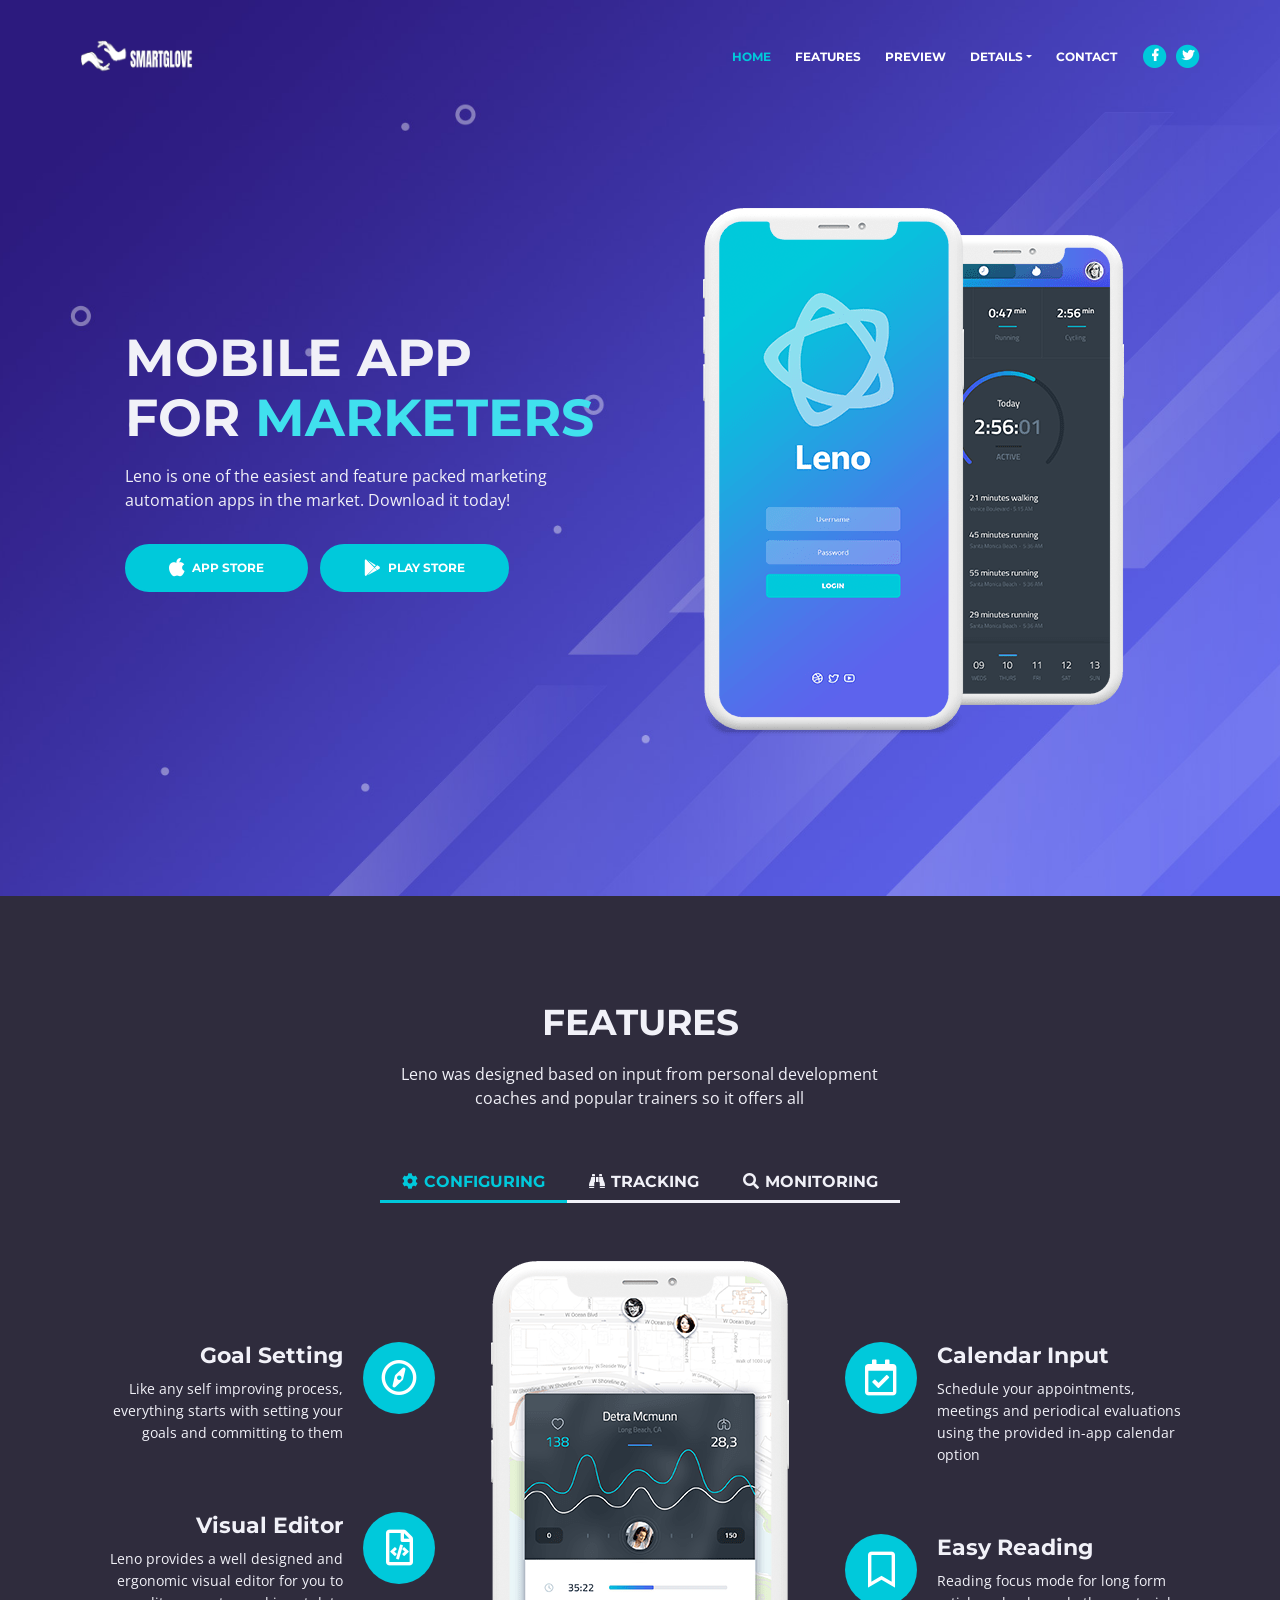
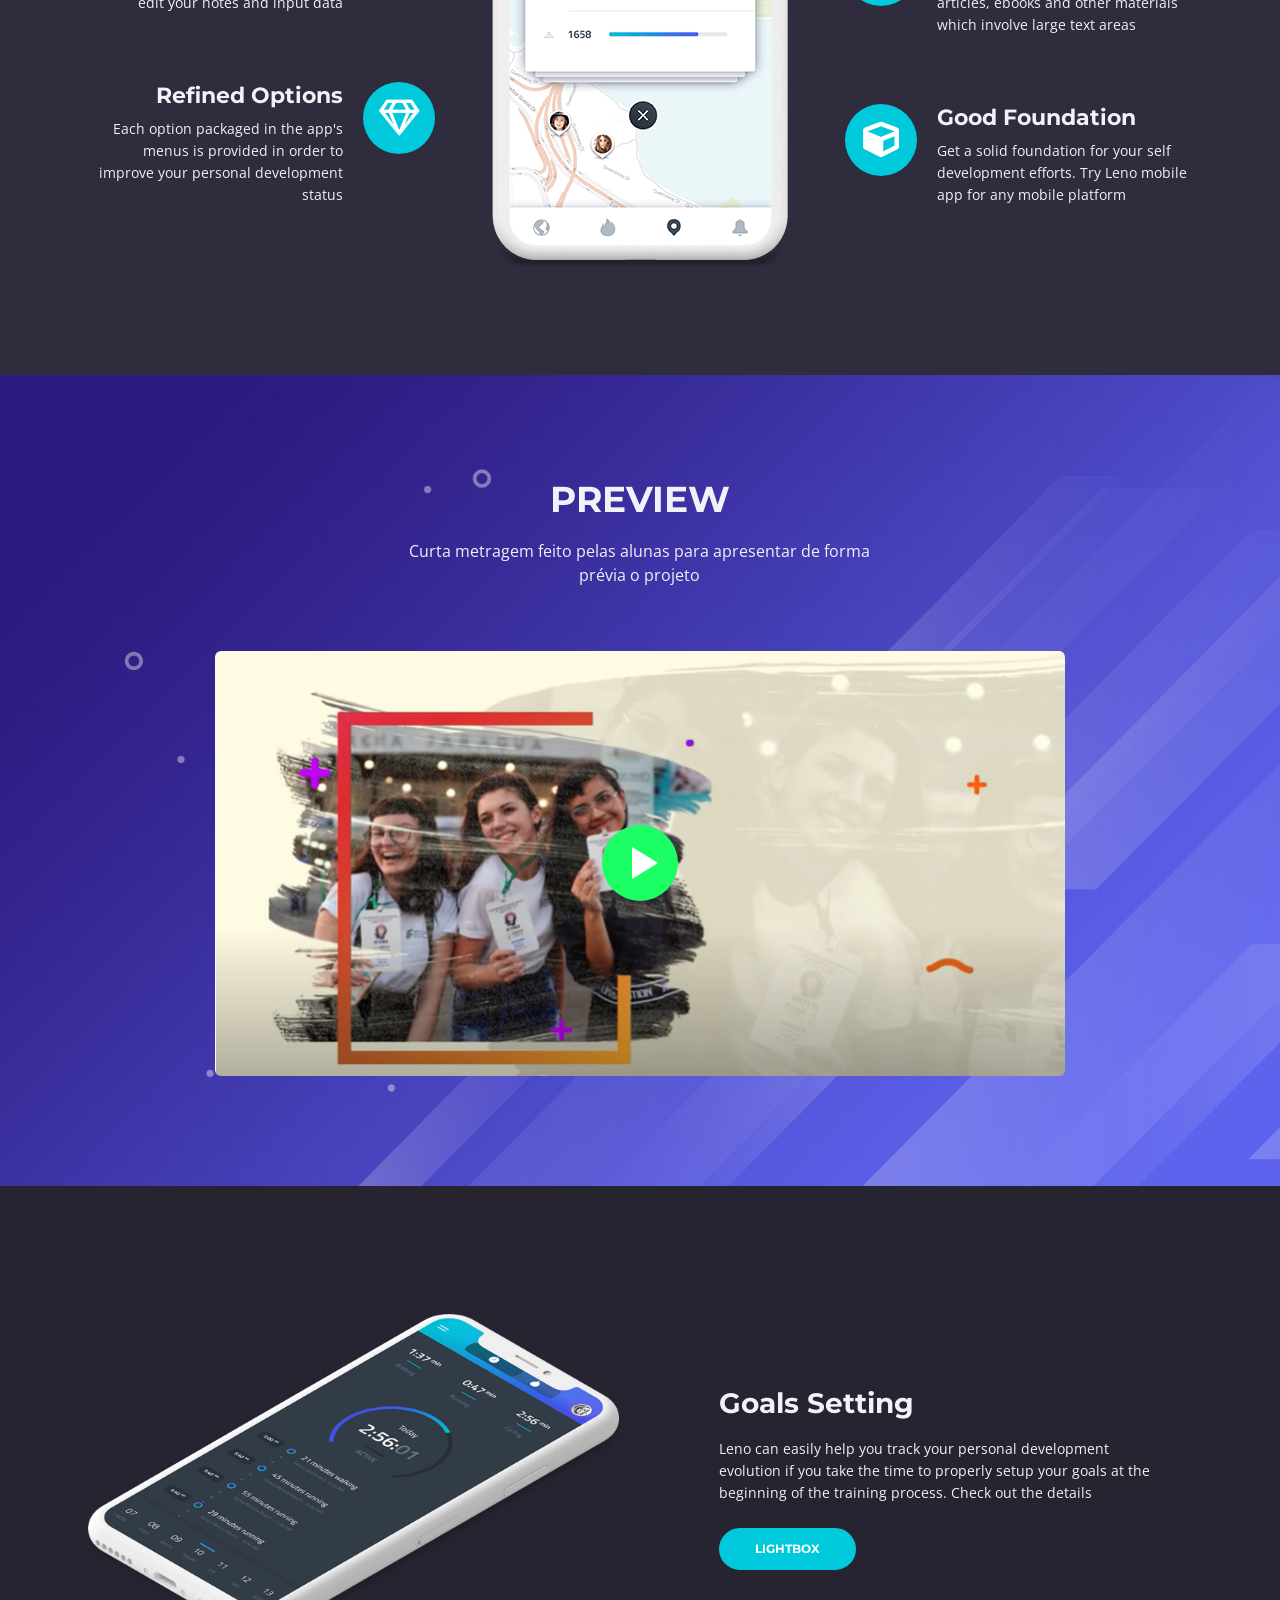
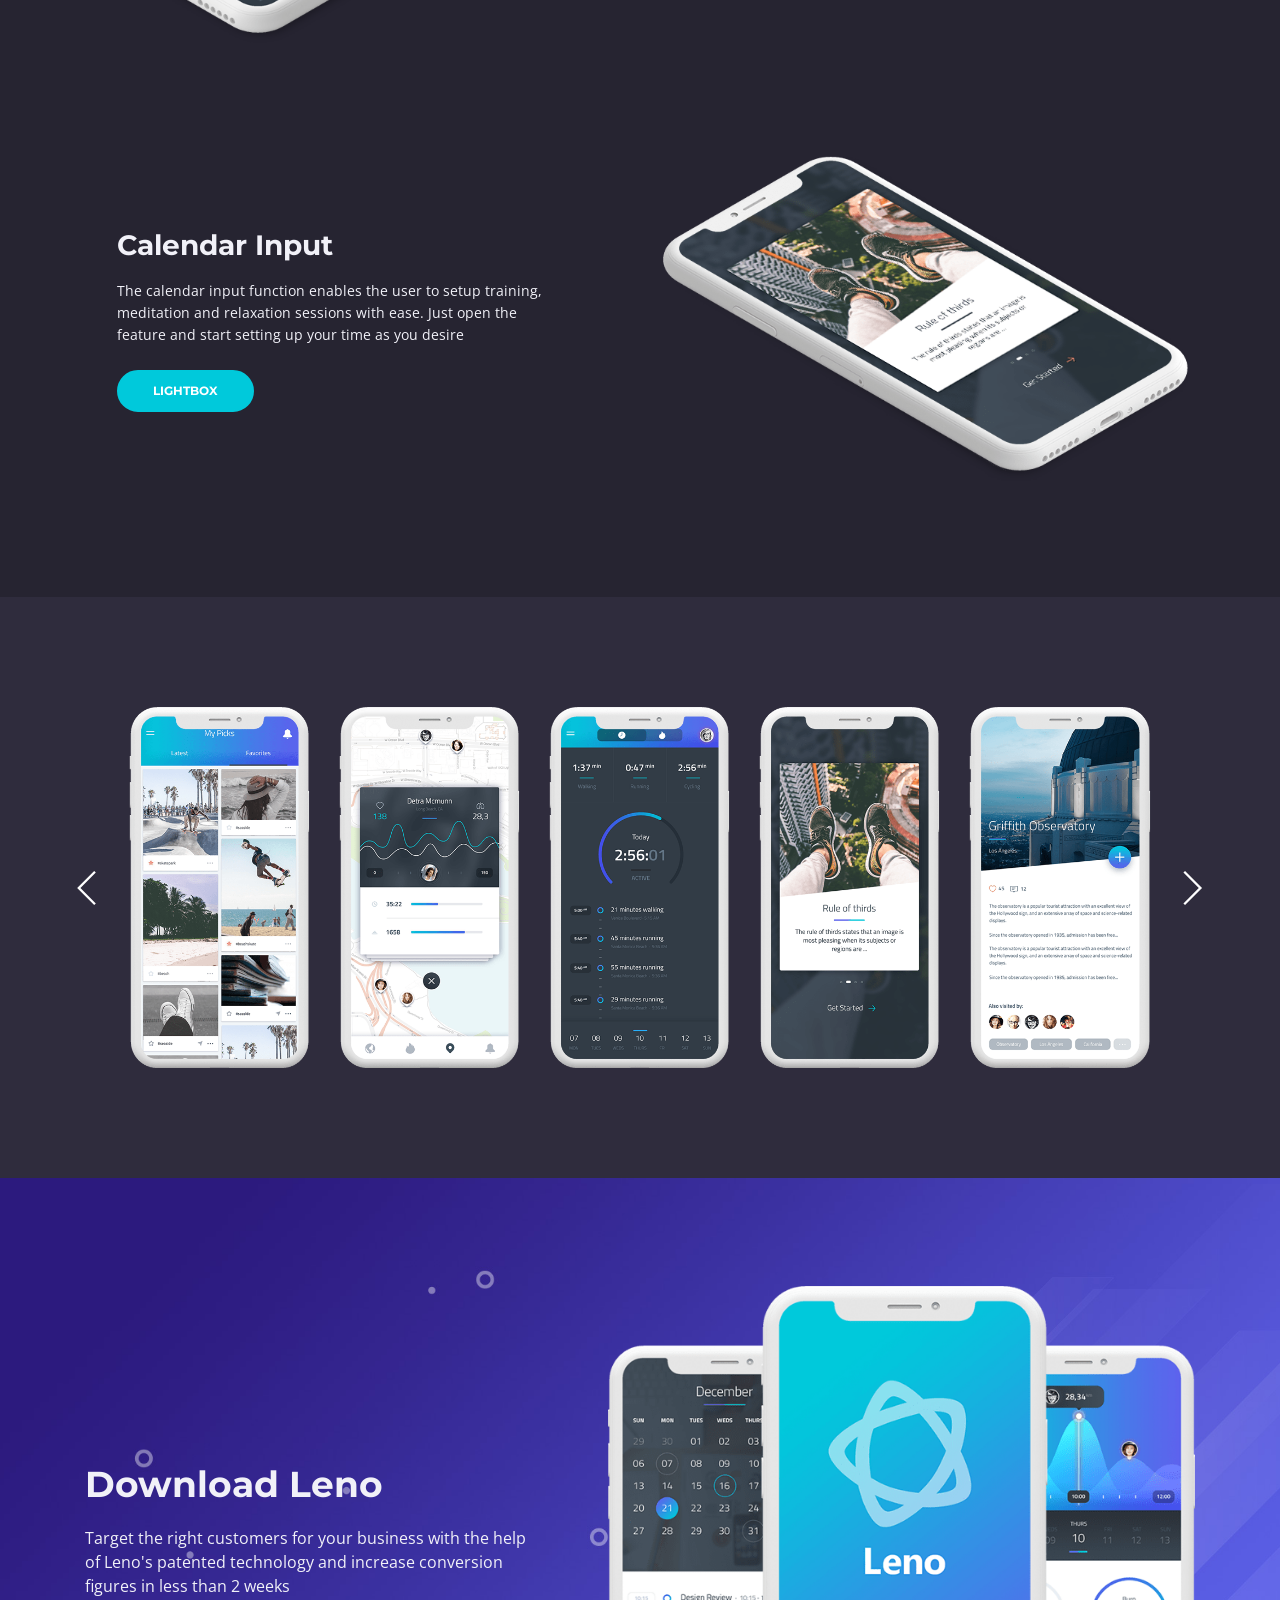
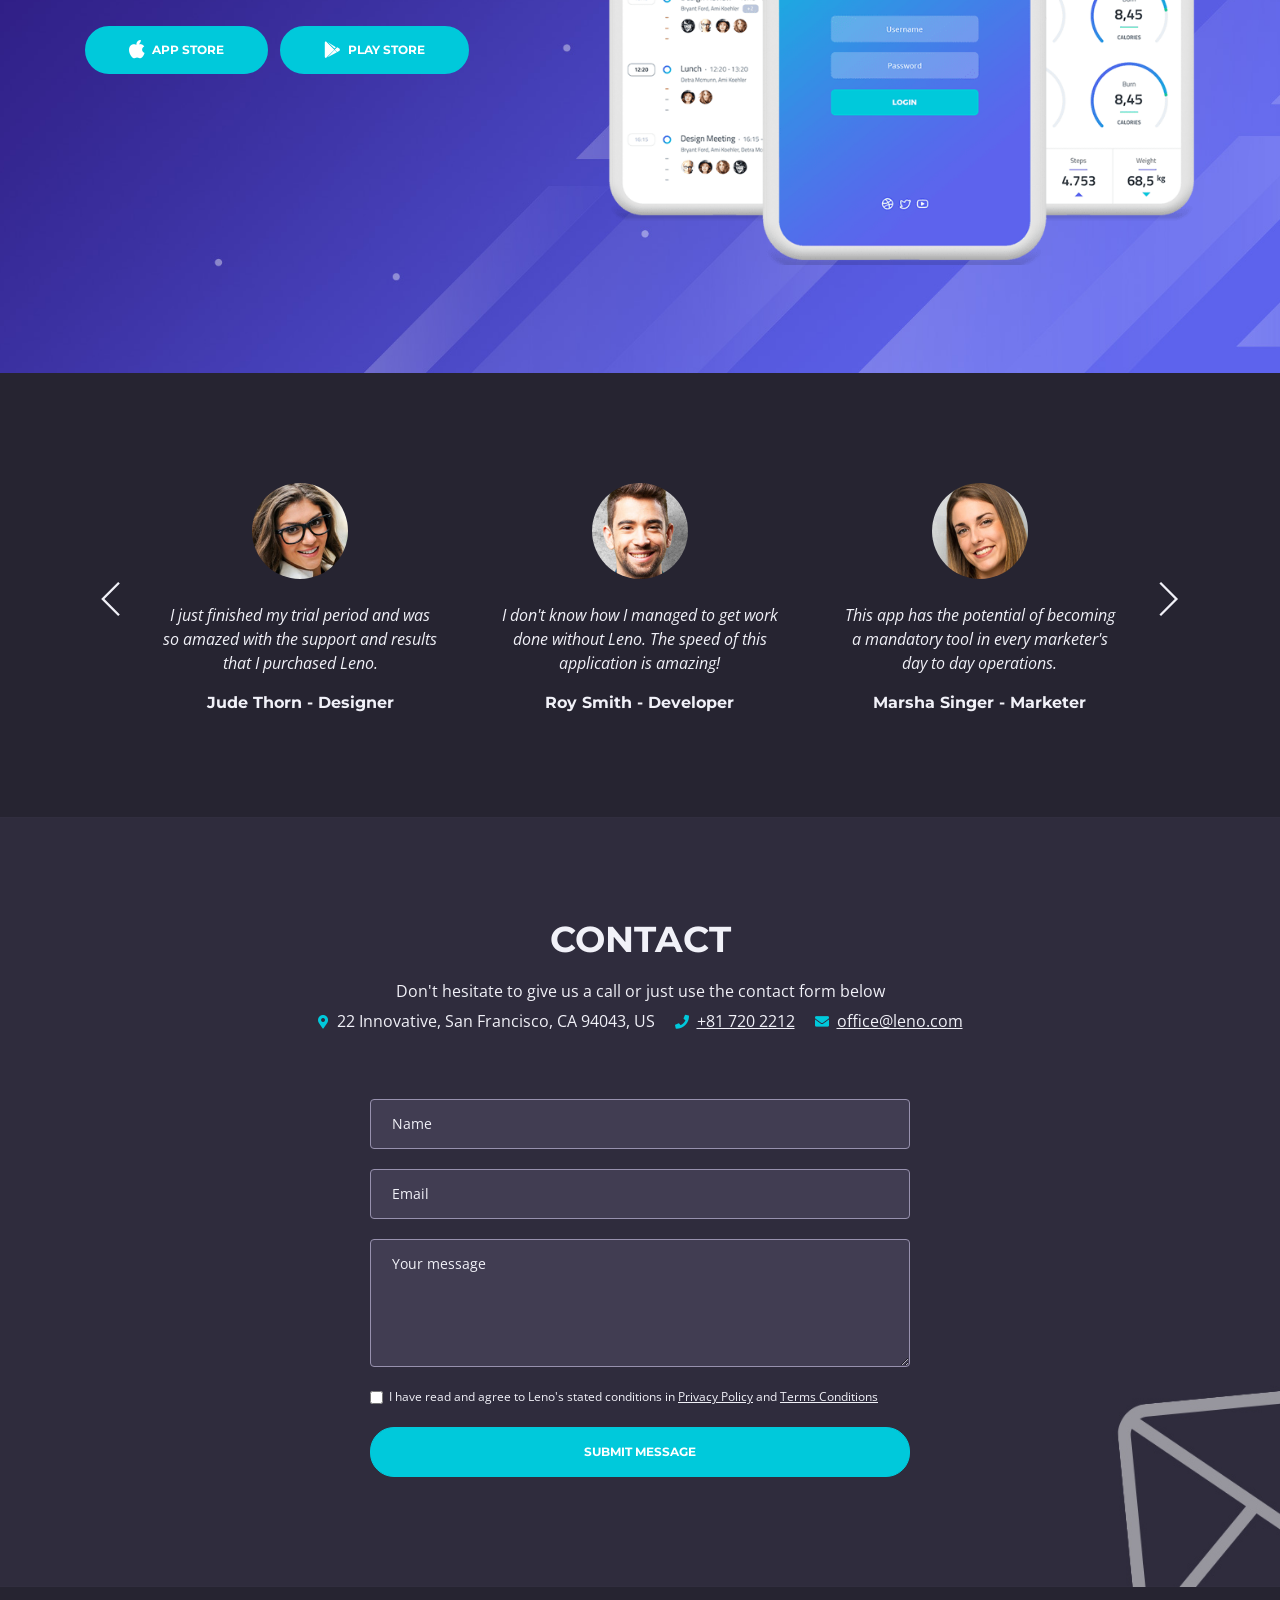
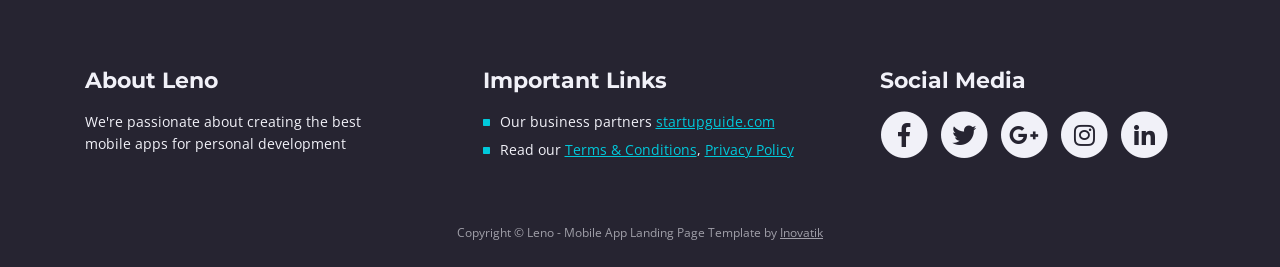
==== Mudanca 1/index.html @ 60965dfa "Add files via upload" ====
<!DOCTYPE html>
<html lang="en">
<head>
    <meta charset="utf-8">
    <meta name="viewport" content="width=device-width, initial-scale=1, shrink-to-fit=no">

    <!-- SEO Meta Tags -->
    <meta name="description" content="Free mobile app HTML landing page template to help you build a great online presence for your app which will convert visitors into users">
    <meta name="author" content="Inovatik">

    <!-- OG Meta Tags to improve the way the post looks when you share the page on LinkedIn, Facebook, Google+ -->
	<meta property="og:site_name" content="" /> <!-- website name -->
	<meta property="og:site" content="" /> <!-- website link -->
	<meta property="og:title" content=""/> <!-- title shown in the actual shared post -->
	<meta property="og:description" content="" /> <!-- description shown in the actual shared post -->
	<meta property="og:image" content="" /> <!-- image link, make sure it's jpg -->
	<meta property="og:url" content="" /> <!-- where do you want your post to link to -->
	<meta property="og:type" content="article" />

    <!-- Website Title -->
    <title>SMARTGLOVE</title>

    <!-- Styles -->
    <link href="https://fonts.googleapis.com/css?family=Montserrat:400,600,700" rel="stylesheet">
    <link href="https://fonts.googleapis.com/css?family=Open+Sans:400,400i,700,700i" rel="stylesheet">
    <link href="css/bootstrap.css" rel="stylesheet">
    <link href="css/fontawesome-all.css" rel="stylesheet">
    <link href="css/swiper.css" rel="stylesheet">
	<link href="css/magnific-popup.css" rel="stylesheet">
	<link href="css/styles.css" rel="stylesheet">

	<!-- Favicon  -->
    <link rel="icon" href="images/favicon.png">
</head>
<body data-spy="scroll" data-target=".fixed-top">

    <!-- Preloader -->
	<div class="spinner-wrapper">
        <div class="spinner">
            <div class="bounce1"></div>
            <div class="bounce2"></div>
            <div class="bounce3"></div>
        </div>
    </div>
    <!-- end of preloader -->


    <!-- Navbar -->
    <nav class="navbar navbar-expand-md navbar-dark navbar-custom fixed-top">
        <!-- Text Logo - Use this if you don't have a graphic logo -->
        <!-- <a class="navbar-brand logo-text page-scroll" href="index.html">Leno</a> -->

        <!-- Image Logo -->
        <a class="navbar-brand logo-image" href="index.html"><img src="images/logo.png" alt="alternative" width="5000px"></a>

        <!-- Mobile Menu Toggle Button -->
        <button class="navbar-toggler" type="button" data-toggle="collapse" data-target="#navbarsExampleDefault" aria-controls="navbarsExampleDefault" aria-expanded="false" aria-label="Toggle navigation">
            <span class="navbar-toggler-awesome fas fa-bars"></span>
            <span class="navbar-toggler-awesome fas fa-times"></span>
        </button>
        <!-- end of mobile menu toggle button -->

        <div class="collapse navbar-collapse" id="navbarsExampleDefault">
            <ul class="navbar-nav ml-auto">
                <li class="nav-item">
                    <a class="nav-link page-scroll" href="#header">HOME <span class="sr-only">(current)</span></a>
                </li>
                <li class="nav-item">
                    <a class="nav-link page-scroll" href="#features">FEATURES</a>
                </li>
                <li class="nav-item">
                    <a class="nav-link page-scroll" href="#preview">PREVIEW</a>
                </li>

                <!-- Dropdown Menu -->
                <li class="nav-item dropdown">
                    <a class="nav-link dropdown-toggle page-scroll" href="#details" id="navbarDropdown" role="button" aria-haspopup="true" aria-expanded="false">DETAILS</a>
                    <div class="dropdown-menu" aria-labelledby="navbarDropdown">
                        <a class="dropdown-item" href="terms-conditions.html"><span class="item-text">TERMS CONDITIONS</span></a>
                        <div class="dropdown-items-divide-hr"></div>
                        <a class="dropdown-item" href="privacy-policy.html"><span class="item-text">PRIVACY POLICY</span></a>
                    </div>
                </li>
                <!-- end of dropdown menu -->

                <li class="nav-item">
                    <a class="nav-link page-scroll" href="#contact">CONTACT</a>
                </li>
            </ul>
            <span class="nav-item social-icons">
                <span class="fa-stack">
                    <a href="#your-link">
                        <i class="fas fa-circle fa-stack-2x"></i>
                        <i class="fab fa-facebook-f fa-stack-1x"></i>
                    </a>
                </span>
                <span class="fa-stack">
                    <a href="#your-link">
                        <i class="fas fa-circle fa-stack-2x"></i>
                        <i class="fab fa-twitter fa-stack-1x"></i>
                    </a>
                </span>
            </span>
        </div>
    </nav> <!-- end of navbar -->
    <!-- end of navbar -->


    <!-- Header -->
    <header id="header" class="header">
        <div class="header-content">
            <div class="container">
                <div class="row">
                    <div class="col-lg-6">
                        <div class="text-container">
                            <h1>MOBILE APP <br>FOR <span id="js-rotating">DESIGNERS, MARKETERS, DEVELOPERS</span></h1>
                            <p class="p-large">Leno is one of the easiest and feature packed marketing automation apps in the market. Download it today!</p>
                            <a class="btn-solid-lg page-scroll" href="#your-link"><i class="fab fa-apple"></i>APP STORE</a>
                            <a class="btn-solid-lg page-scroll" href="#your-link"><i class="fab fa-google-play"></i>PLAY STORE</a>
                        </div>
                    </div> <!-- end of col -->
                    <div class="col-lg-6">
                        <div class="image-container">
                            <img class="img-fluid" src="images/header-iphone.png" alt="alternative">
                        </div> <!-- end of image-container -->
                    </div> <!-- end of col -->
                </div> <!-- end of row -->
            </div> <!-- end of container -->
        </div> <!-- end of header-content -->
    </header> <!-- end of header -->
    <!-- end of header -->


    <!-- Features -->
    <div id="features" class="tabs">
        <div class="container">
            <div class="row">
                <div class="col-lg-12">
                    <h2>FEATURES</h2>
                    <div class="p-heading p-large">Leno was designed based on input from personal development coaches and popular trainers so it offers all</div>
                </div> <!-- end of col -->
            </div> <!-- end of row -->
            <div class="row">

                <!-- Tabs Links -->
                <ul class="nav nav-tabs" id="lenoTabs" role="tablist">
                    <li class="nav-item">
                        <a class="nav-link active" id="nav-tab-1" data-toggle="tab" href="#tab-1" role="tab" aria-controls="tab-1" aria-selected="true"><i class="fas fa-cog"></i>CONFIGURING</a>
                    </li>
                    <li class="nav-item">
                        <a class="nav-link" id="nav-tab-2" data-toggle="tab" href="#tab-2" role="tab" aria-controls="tab-2" aria-selected="false"><i class="fas fa-binoculars"></i>TRACKING</a>
                    </li>
                    <li class="nav-item">
                        <a class="nav-link" id="nav-tab-3" data-toggle="tab" href="#tab-3" role="tab" aria-controls="tab-3" aria-selected="false"><i class="fas fa-search"></i>MONITORING</a>
                    </li>
                </ul>
                <!-- end of tabs links -->


                <!-- Tabs Content-->
                <div class="tab-content" id="lenoTabsContent">

                    <!-- Tab -->
                    <div class="tab-pane fade show active" id="tab-1" role="tabpanel" aria-labelledby="tab-1">
                        <div class="container">
                            <div class="row">

                                <!-- Icon Cards Pane -->
                                <div class="col-lg-4">
                                    <div class="card left-pane first">
                                        <div class="card-body">
                                            <div class="text-wrapper">
                                                <h4 class="card-title">Goal Setting</h4>
                                                <p>Like any self improving process, everything starts with setting your goals and committing to them</p>
                                            </div>
                                            <div class="card-icon">
                                                <i class="far fa-compass"></i>
                                            </div>
                                        </div>
                                    </div>
                                    <div class="card left-pane">
                                        <div class="card-body">
                                            <div class="text-wrapper">
                                                <h4 class="card-title">Visual Editor</h4>
                                                <p>Leno provides a well designed and ergonomic visual editor for you to edit your notes and input data</p>
                                            </div>
                                            <div class="card-icon">
                                                <i class="far fa-file-code"></i>
                                            </div>
                                        </div>
                                    </div>
                                    <div class="card left-pane">
                                        <div class="card-body">
                                            <div class="text-wrapper">
                                                <h4 class="card-title">Refined Options</h4>
                                                <p>Each option packaged in the app's menus is provided in order to improve your personal development status</p>
                                            </div>
                                            <div class="card-icon">
                                                <i class="far fa-gem"></i>
                                            </div>
                                        </div>
                                    </div>
                                </div>
                                <!-- end of icon cards pane -->

                                <!-- Image Pane -->
                                <div class="col-lg-4">
                                    <img class="img-fluid" src="images/features-iphone-1.png" alt="alternative">
                                </div>
                                <!-- end of image pane -->

                                <!-- Icon Cards Pane -->
                                <div class="col-lg-4">
                                    <div class="card right-pane first">
                                        <div class="card-body">
                                            <div class="card-icon">
                                                <i class="far fa-calendar-check"></i>
                                            </div>
                                            <div class="text-wrapper">
                                                <h4 class="card-title">Calendar Input</h4>
                                                <p>Schedule your appointments, meetings and periodical evaluations using the provided in-app calendar option</p>
                                            </div>
                                        </div>
                                    </div>
                                    <div class="card right-pane">
                                        <div class="card-body">
                                            <div class="card-icon">
                                                <i class="far fa-bookmark"></i>
                                            </div>
                                            <div class="text-wrapper">
                                                <h4 class="card-title">Easy Reading</h4>
                                                <p>Reading focus mode for long form articles, ebooks and other materials which involve large text areas</p>
                                            </div>
                                        </div>
                                    </div>
                                    <div class="card right-pane">
                                        <div class="card-body">
                                            <div class="card-icon">
                                                <i class="fas fa-cube"></i>
                                            </div>
                                            <div class="text-wrapper">
                                                <h4 class="card-title">Good Foundation</h4>
                                                <p>Get a solid foundation for your self development efforts. Try Leno mobile app for any mobile platform</p>
                                            </div>
                                        </div>
                                    </div>
                                </div>
                                <!-- end of icon cards pane -->

                            </div> <!-- end of row -->
                        </div> <!-- end of container -->
                    </div> <!-- end of tab-pane -->
                    <!-- end of tab -->

                    <!-- Tab -->
                    <div class="tab-pane fade" id="tab-2" role="tabpanel" aria-labelledby="tab-2">
                        <div class="container">
                            <div class="row">

                                <!-- Image Pane -->
                                <div class="col-md-4">
                                    <img class="img-fluid" src="images/features-iphone-2.png" alt="alternative">
                                </div>
                                <!-- end of image pane -->

                                <!-- Text And Icon Cards Area -->
                                <div class="col-md-8">
                                    <div class="text-area">
                                        <h3>Track Result Based On Your</h3>
                                        <p>After you've configured the app and settled on the data gathering techniques you can not start the information trackers and start collecting those <a class="turquoise" href="#your-link">interesting details</a>. You can always change them.</p>
                                    </div> <!-- end of text-area -->

                                    <div class="icon-cards-area">
                                            <div class="card">
                                                <div class="card-icon">
                                                    <i class="fas fa-cube"></i>
                                                </div>
                                                <div class="card-body">
                                                    <h4 class="card-title">Good Foundation</h4>
                                                    <p>Get a solid foundation for your self development efforts. Try Leno mobile app for any mobile platform</p>
                                                </div>
                                            </div>
                                            <div class="card">
                                                <div class="card-icon">
                                                    <i class="far fa-bookmark"></i>
                                                </div>
                                                <div class="card-body">
                                                    <h4 class="card-title">Easy Reading</h4>
                                                    <p>Reading focus mode for long form articles, ebooks and other materials which involve large text areas</p>
                                                </div>
                                            </div>
                                            <div class="card">
                                                <div class="card-icon">
                                                    <i class="far fa-calendar-check"></i>
                                                </div>
                                                <div class="card-body">
                                                    <h4 class="card-title">Calendar Input</h4>
                                                    <p>Schedule your appointments, meetings and periodical evaluations using the provided in-app calendar option</p>
                                                </div>
                                            </div>
                                            <div class="card">
                                                <div class="card-icon">
                                                    <i class="far fa-file-code"></i>
                                                </div>
                                                <div class="card-body">
                                                    <h4 class="card-title">Visual Editor</h4>
                                                    <p>Leno provides a well designed and ergonomic visual editor for you to edit your notes and input data</p>
                                                </div>
                                            </div>
                                    </div> <!-- end of icon cards area -->
                                </div> <!-- end of col-md-8 -->
                                <!-- end of text and icon cards area -->

                            </div> <!-- end of row -->
                        </div> <!-- end of container -->
                    </div> <!-- end of tab-pane -->
                    <!-- end of tab -->

                    <!-- Tab -->
                    <div class="tab-pane fade" id="tab-3" role="tabpanel" aria-labelledby="tab-3">
                        <div class="container">
                            <div class="row">

                                <!-- Text And Icon Cards Area -->
                                <div class="col-md-8">
                                    <div class="icon-cards-area">
                                        <div class="card">
                                            <div class="card-icon">
                                                <i class="far fa-calendar-check"></i>
                                            </div>
                                            <div class="card-body">
                                                <h4 class="card-title">Calendar Input</h4>
                                                <p>Schedule your appointments, meetings and periodical evaluations using the provided in-app calendar option</p>
                                            </div>
                                        </div>
                                        <div class="card">
                                            <div class="card-icon">
                                                <i class="far fa-file-code"></i>
                                            </div>
                                            <div class="card-body">
                                                <h4 class="card-title">Visual Editor</h4>
                                                <p>Leno provides a well designed and ergonomic visual editor for you to edit your notes and input data</p>
                                            </div>
                                        </div>
                                        <div class="card">
                                            <div class="card-icon">
                                                <i class="fas fa-cube"></i>
                                            </div>
                                            <div class="card-body">
                                                <h4 class="card-title">Good Foundation</h4>
                                                <p>Get a solid foundation for your self development efforts. Try Leno mobile app for any mobile platform</p>
                                            </div>
                                        </div>
                                        <div class="card">
                                            <div class="card-icon">
                                                <i class="far fa-bookmark"></i>
                                            </div>
                                            <div class="card-body">
                                                <h4 class="card-title">Easy Reading</h4>
                                                <p>Reading focus mode for long form articles, ebooks and other materials which involve large text areas</p>
                                            </div>
                                        </div>
                                    </div> <!-- end of icon cards area -->

                                    <div class="text-area">
                                        <h3>Monitoring Tools Evaluation</h3>
                                        <p>Monitor the evolution of your finances and health state using tools integrated in Leno. The generated real time reports can be filtered based on any <a class="turquoise" href="#your-link">desired criteria</a>.</p>
                                    </div> <!-- end of text-area -->
                                </div> <!-- end of col-md-8 -->
                                <!-- end of text and icon cards area -->

                                <!-- Image Pane -->
                                <div class="col-md-4">
                                    <img class="img-fluid" src="images/features-iphone-3.png" alt="alternative">
                                </div>
                                <!-- end of image pane -->

                            </div> <!-- end of row -->
                        </div> <!-- end of container -->
                    </div><!-- end of tab-pane -->
                    <!-- end of tab -->

                </div> <!-- end of tab-content -->
                <!-- end of tabs content -->

            </div> <!-- end of row -->
        </div> <!-- end of container -->
    </div> <!-- end of tabs -->
    <!-- end of features -->


    <!-- Video -->
    <div id="preview" class="basic-1">
        <div class="container">
            <div class="row">
                <div class="col-lg-12">
                    <h2>PREVIEW</h2>
                    <div class="p-heading p-large">Curta metragem feito pelas alunas para apresentar de forma prévia o projeto</div>
                </div> <!-- end of col -->
            </div> <!-- end of row -->
            <div class="row">
                <div class="col-lg-12">

                    <!-- Video Preview -->
                    <div class="image-container">
                        <div class="video-wrapper">
                            <a class="popup-youtube" href="https://www.youtube.com/watch?v=w78BDfuRp3U" data-effect="fadeIn">
                                <img class="img-fluid" src="images/video-frame.jpg" alt="alternative">
                                <span class="video-play-button">
                                    <span></span>
                                </span>
                            </a>
                        </div> <!-- end of video-wrapper -->
                    </div> <!-- end of image-container -->
                    <!-- end of video preview -->

                </div> <!-- end of col -->
            </div> <!-- end of row -->
        </div> <!-- end of container -->
    </div> <!-- end of basic-1 -->
    <!-- end of video -->


    <!-- Details 1 -->
    <div id="details" class="basic-2">
        <div class="container">
            <div class="row">
                <div class="col-lg-6">
                    <img class="img-fluid" src="images/details-1-iphone.png" alt="alternative">
                </div> <!-- end of col -->
                <div class="col-lg-6">
                    <div class="text-container">
                        <h3>Goals Setting</h3>
                        <p>Leno can easily help you track your personal development evolution if you take the time to properly setup your goals at the beginning of the training process. Check out the details</p>
                        <a class="btn-solid-reg popup-with-move-anim" href="#details-lightbox-1">LIGHTBOX</a>
                    </div> <!-- end of text-container -->
                </div> <!-- end of col -->
            </div> <!-- end of row -->
        </div> <!-- end of container -->
    </div> <!-- end of basic-2 -->
    <!-- end of details 1 -->


    <!-- Details 2 -->
    <div class="basic-3">
        <div class="second">
            <div class="container">
                <div class="row">
                    <div class="col-lg-6">
                        <div class="text-container">
                            <h3>Calendar Input</h3>
                            <p>The calendar input function enables the user to setup training, meditation and relaxation sessions with ease. Just open the feature and start setting up your time as you desire</p>
                            <a class="btn-solid-reg popup-with-move-anim" href="#details-lightbox-2">LIGHTBOX</a>
                        </div> <!-- end of text-container -->
                    </div> <!-- end of col -->
                    <div class="col-lg-6">
                        <img class="img-fluid" src="images/details-2-iphone.png" alt="alternative">
                    </div> <!-- end of col -->
                </div> <!-- end of row -->
            </div> <!-- end of container -->
        </div> <!-- end of second -->
    </div> <!-- end of basic-3 -->
    <!-- end of details 2 -->


    <!-- Details Lightboxes -->
	<!-- Lightbox -->
	<div id="details-lightbox-1" class="lightbox-basic zoom-anim-dialog mfp-hide">
		<div class="row">
			<button title="Close (Esc)" type="button" class="mfp-close x-button">×</button>
			<div class="col-lg-6">
				<img class="img-fluid" src="images/details-lightbox-1.png" alt="alternative">
			</div>
			<div class="col-lg-6">
				<h3>Goals Setting</h3>
				<hr>
                <p>Leno can easily help you track your personal development evolution if you take the time to set it up.</p>
                <h4>User Feedback</h4>
                <p>This is a great app which can help you save time and make your live easier. And it will help improve your productivity levels.</p>
                <p>You should definitely give it a try when you need a good app.</p>
				<table>
					<tr><td class="icon-cell"><i class="fas fa-desktop"></i></td><td>Responsive layout</td></tr>
					<tr><td class="icon-cell"><i class="fas fa-bullhorn"></i></td><td>Distinctive CTAs</td></tr>
					<tr><td class="icon-cell"><i class="fas fa-image"></i></td><td>Image gallery slider</td></tr>
					<tr><td class="icon-cell"><i class="fas fa-envelope"></i></td><td>Contact forms</td></tr>
					<tr><td class="icon-cell"><i class="fab fa-font-awesome-flag"></i></td><td>FontAwesome icons</td></tr>
					<tr><td class="icon-cell"><i class="fas fa-code"></i></td><td>Well-structured code</td></tr>
				</table>
				<a class="btn-solid-reg" href="#your-link">DETAILS</a> <a class="btn-outline-reg mfp-close as-button" href="#details">BACK</a>
			</div>
		</div> <!-- end of row -->
    </div> <!-- end of lightbox-basic -->
    <!-- end of lightbox -->

    <!-- Lightbox -->
    <div id="details-lightbox-2" class="lightbox-basic zoom-anim-dialog mfp-hide">
		<div class="row">
			<button title="Close (Esc)" type="button" class="mfp-close x-button">×</button>
			<div class="col-lg-6">
				<img class="img-fluid" src="images/details-lightbox-2.png" alt="alternative">
			</div>
			<div class="col-lg-6">
				<h3>Calendar Input</h3>
				<hr>
                <p>The calendar input function enables the user to setup training, meditation and relaxation sessions with ease.</p>
                <h4>User Feedback</h4>
                <p>This is a great app which can help you save time and make your live easier. And it will help improve your productivity levels.</p>
                <p>You should definitely give it a try when you need a good app.</p>
				<table>
					<tr><td class="icon-cell"><i class="fas fa-desktop"></i></td><td>Responsive layout</td></tr>
					<tr><td class="icon-cell"><i class="fas fa-bullhorn"></i></td><td>Distinctive CTAs</td></tr>
					<tr><td class="icon-cell"><i class="fas fa-image"></i></td><td>Image gallery slider</td></tr>
					<tr><td class="icon-cell"><i class="fas fa-envelope"></i></td><td>Contact forms</td></tr>
					<tr><td class="icon-cell"><i class="fab fa-font-awesome-flag"></i></td><td>FontAwesome icons</td></tr>
					<tr><td class="icon-cell"><i class="fas fa-code"></i></td><td>Well-structured code</td></tr>
				</table>
				<a class="btn-solid-reg" href="#your-link">DETAILS</a> <a class="btn-outline-reg mfp-close as-button" href="#details">BACK</a>
			</div>
		</div> <!-- end of row -->
    </div> <!-- end of lightbox-basic -->
    <!-- end of lightbox -->
    <!-- end of details lightboxes -->


    <!-- Screenshots -->
    <div class="slider-2">
        <div class="container">
            <div class="row">
                <div class="col-lg-12">

                    <!-- Image Slider -->
                    <div class="slider-container">
                        <div class="swiper-container image-slider">
                            <div class="swiper-wrapper">

                                <!-- Slide -->
                                <div class="swiper-slide">
                                    <a href="images/screenshot-1.png" class="popup-link" data-effect="fadeIn">
                                        <img class="img-fluid" src="images/screenshot-1.png" alt="alternative">
                                    </a>
                                </div>
                                <!-- end of slide -->

                                <!-- Slide -->
                                <div class="swiper-slide">
                                    <a href="images/screenshot-2.png" class="popup-link" data-effect="fadeIn">
                                        <img class="img-fluid" src="images/screenshot-2.png" alt="alternative">
                                    </a>
                                </div>
                                <!-- end of slide -->

                                <!-- Slide -->
                                <div class="swiper-slide">
                                    <a href="images/screenshot-3.png" class="popup-link" data-effect="fadeIn">
                                        <img class="img-fluid" src="images/screenshot-3.png" alt="alternative">
                                    </a>
                                </div>
                                <!-- end of slide -->

                                <!-- Slide -->
                                <div class="swiper-slide">
                                    <a href="images/screenshot-4.png" class="popup-link" data-effect="fadeIn">
                                        <img class="img-fluid" src="images/screenshot-4.png" alt="alternative">
                                    </a>
                                </div>
                                <!-- end of slide -->

                                <!-- Slide -->
                                <div class="swiper-slide">
                                    <a href="images/screenshot-5.png" class="popup-link" data-effect="fadeIn">
                                        <img class="img-fluid" src="images/screenshot-5.png" alt="alternative">
                                    </a>
                                </div>
                                <!-- end of slide -->

                                <!-- Slide -->
                                <div class="swiper-slide">
                                    <a href="images/screenshot-6.png" class="popup-link" data-effect="fadeIn">
                                        <img class="img-fluid" src="images/screenshot-6.png" alt="alternative">
                                    </a>
                                </div>
                                <!-- end of slide -->

                                <!-- Slide -->
                                <div class="swiper-slide">
                                    <a href="images/screenshot-7.png" class="popup-link" data-effect="fadeIn">
                                        <img class="img-fluid" src="images/screenshot-7.png" alt="alternative">
                                    </a>
                                </div>
                                <!-- end of slide -->

                                <!-- Slide -->
                                <div class="swiper-slide">
                                    <a href="images/screenshot-8.png" class="popup-link" data-effect="fadeIn">
                                        <img class="img-fluid" src="images/screenshot-8.png" alt="alternative">
                                    </a>
                                </div>
                                <!-- end of slide -->

                                <!-- Slide -->
                                <div class="swiper-slide">
                                    <a href="images/screenshot-9.png" class="popup-link" data-effect="fadeIn">
                                        <img class="img-fluid" src="images/screenshot-9.png" alt="alternative">
                                    </a>
                                </div>
                                <!-- end of slide -->

                                <!-- Slide -->
                                <div class="swiper-slide">
                                    <a href="images/screenshot-10.png" class="popup-link" data-effect="fadeIn">
                                        <img class="img-fluid" src="images/screenshot-10.png" alt="alternative">
                                    </a>
                                </div>
                                <!-- end of slide -->

                            </div> <!-- end of swiper-wrapper -->

                            <!-- Add Arrows -->
                            <div class="swiper-button-next"></div>
                            <div class="swiper-button-prev"></div>
                            <!-- end of add arrows -->

                        </div> <!-- end of swiper-container -->
                    </div> <!-- end of slider-container -->
                    <!-- end of image slider -->

                </div> <!-- end of col -->
            </div> <!-- end of row -->
        </div> <!-- end of container -->
    </div> <!-- end of slider-2 -->
    <!-- end of screenshots -->


    <!-- Download -->
    <div class="basic-4">
        <div class="container">
            <div class="row">
                <div class="col-lg-6 col-xl-5">
                    <div class="text-container">
                        <h2>Download <span class="blue">Leno</span></h2>
                        <p class="p-large">Target the right customers for your business with the help of Leno's patented technology and increase conversion figures in less than 2 weeks</p>
                        <a class="btn-solid-lg" href="#your-link"><i class="fab fa-apple"></i>APP STORE</a>
                        <a class="btn-solid-lg" href="#your-link"><i class="fab fa-google-play"></i>PLAY STORE</a>
                    </div> <!-- end of text-container -->
                </div> <!-- end of col -->
                <div class="col-lg-6 col-xl-7">
                    <div class="image-container">
                        <img class="img-fluid" src="images/download.png" alt="alternative">
                    </div> <!-- end of img-container -->
                </div> <!-- end of col -->
            </div> <!-- end of row -->
        </div> <!-- end of container -->
    </div> <!-- end of basic-4 -->
    <!-- end of download -->


    <!-- Testimonials -->
    <div class="slider-1">
        <div class="container">
            <div class="row">
                <div class="col-lg-12">

                    <!-- Card Slider -->
                    <div class="slider-container">
                        <div class="swiper-container card-slider">
                            <div class="swiper-wrapper">

                                <!-- Slide -->
                                <div class="swiper-slide">
                                    <div class="card">
                                        <img class="card-image" src="images/testimonial-1.jpg" alt="alternative">
                                        <div class="card-body">
                                            <p class="testimonial-text">I just finished my trial period and was so amazed with the support and results that I purchased Leno.</p>
                                            <p class="testimonial-author">Jude Thorn - Designer</p>
                                        </div>
                                    </div>
                                </div> <!-- end of swiper-slide -->
                                <!-- end of slide -->

                                <!-- Slide -->
                                <div class="swiper-slide">
                                    <div class="card">
                                        <img class="card-image" src="images/testimonial-2.jpg" alt="alternative">
                                        <div class="card-body">
                                            <p class="testimonial-text">I don't know how I managed to get work done without Leno. The speed of this application is amazing!</p>
                                            <p class="testimonial-author">Roy Smith - Developer</p>
                                        </div>
                                    </div>
                                </div> <!-- end of swiper-slide -->
                                <!-- end of slide -->

                                <!-- Slide -->
                                <div class="swiper-slide">
                                    <div class="card">
                                        <img class="card-image" src="images/testimonial-3.jpg" alt="alternative">
                                        <div class="card-body">
                                            <p class="testimonial-text">This app has the potential of becoming a mandatory tool in every marketer's day to day operations.</p>
                                            <p class="testimonial-author">Marsha Singer - Marketer</p>
                                        </div>
                                    </div>
                                </div> <!-- end of swiper-slide -->
                                <!-- end of slide -->

                                <!-- Slide -->
                                <div class="swiper-slide">
                                    <div class="card">
                                        <img class="card-image" src="images/testimonial-4.jpg" alt="alternative">
                                        <div class="card-body">
                                            <p class="testimonial-text">Searching for a great marketing automation app was difficult but thankfully I found Leno.</p>
                                            <p class="testimonial-author">Tim Shaw - Designer</p>
                                        </div>
                                    </div>
                                </div> <!-- end of swiper-slide -->
                                <!-- end of slide -->

                                <!-- Slide -->
                                <div class="swiper-slide">
                                    <div class="card">
                                        <img class="card-image" src="images/testimonial-5.jpg" alt="alternative">
                                        <div class="card-body">
                                            <p class="testimonial-text">Leno's support team is amazing. They've helped me with some issues and I am so grateful to them.</p>
                                            <p class="testimonial-author">Lindsay Spice - Marketer</p>
                                        </div>
                                    </div>
                                </div> <!-- end of swiper-slide -->
                                <!-- end of slide -->

                                <!-- Slide -->
                                <div class="swiper-slide">
                                    <div class="card">
                                        <img class="card-image" src="images/testimonial-6.jpg" alt="alternative">
                                        <div class="card-body">
                                            <p class="testimonial-text">Who would have thought that Leno can provide such amazing results in just a few weeks of use</p>
                                            <p class="testimonial-author">Ann Black - Developer</p>
                                        </div>
                                    </div>
                                </div> <!-- end of swiper-slide -->
                                <!-- end of slide -->

                            </div> <!-- end of swiper-wrapper -->

                            <!-- Add Arrows -->
                            <div class="swiper-button-next"></div>
                            <div class="swiper-button-prev"></div>
                            <!-- end of add arrows -->

                        </div> <!-- end of swiper-container -->
                    </div> <!-- end of slider-container -->
                    <!-- end of card slider -->

                </div> <!-- end of col -->
            </div> <!-- end of row -->
        </div> <!-- end of container -->
    </div> <!-- end of slider-1 -->
    <!-- end of testimonials -->


    <!-- Contact -->
    <div id="contact" class="form">
        <div class="container">
            <div class="row">
                <div class="col-lg-12">
                    <h2>CONTACT</h2>
                    <ul class="list-unstyled li-space-lg">
                        <li class="address">Don't hesitate to give us a call or just use the contact form below</li>
                        <li><i class="fas fa-map-marker-alt"></i>22 Innovative, San Francisco, CA 94043, US</li>
                        <li><i class="fas fa-phone"></i><a class="blue" href="tel:003024630820">+81 720 2212</a></li>
                        <li><i class="fas fa-envelope"></i><a class="blue" href="mailto:office@leno.com">office@leno.com</a></li>
                    </ul>
                </div> <!-- end of col -->
            </div> <!-- end of row -->
            <div class="row">
                <div class="col-lg-6 offset-lg-3">

                    <!-- Contact Form -->
                    <form id="contactForm" data-toggle="validator" data-focus="false">
                        <div class="form-group">
                            <input type="text" class="form-control-input" id="cname" required>
                            <label class="label-control" for="cname">Name</label>
                            <div class="help-block with-errors"></div>
                        </div>
                        <div class="form-group">
                            <input type="email" class="form-control-input" id="cemail" required>
                            <label class="label-control" for="cemail">Email</label>
                            <div class="help-block with-errors"></div>
                        </div>
                        <div class="form-group">
                            <textarea class="form-control-textarea" id="cmessage" required></textarea>
                            <label class="label-control" for="cmessage">Your message</label>
                            <div class="help-block with-errors"></div>
                        </div>
                        <div class="form-group checkbox">
                            <input type="checkbox" id="cterms" value="Agreed-to-Terms" required>I have read and agree to Leno's stated conditions in <a href="privacy-policy.html">Privacy Policy</a> and <a href="terms-conditions.html">Terms Conditions</a>
                            <div class="help-block with-errors"></div>
                        </div>
                        <div class="form-group">
                            <button type="submit" class="form-control-submit-button">SUBMIT MESSAGE</button>
                        </div>
                        <div class="form-message">
                            <div id="cmsgSubmit" class="h3 text-center hidden"></div>
                        </div>
                    </form>
                    <!-- end of contact form -->

                </div> <!-- end of col -->
            </div> <!-- end of row -->
        </div> <!-- end of container -->
    </div> <!-- end of form -->
    <!-- end of contact -->


    <!-- Footer -->
    <div class="footer">
        <div class="container">
            <div class="row">
                <div class="col-md-4">
                    <div class="footer-col">
                        <h4>About Leno</h4>
                        <p>We're passionate about creating the best mobile apps for personal development</p>
                    </div>
                </div> <!-- end of col -->
                <div class="col-md-4">
                    <div class="footer-col middle">
                        <h4>Important Links</h4>
                        <ul class="list-unstyled li-space-lg">
                            <li class="media">
                                <i class="fas fa-square"></i>
                                <div class="media-body">Our business partners <a class="turquoise" href="#your-link">startupguide.com</a></div>
                            </li>
                            <li class="media">
                                <i class="fas fa-square"></i>
                                <div class="media-body">Read our <a class="turquoise" href="terms-conditions.html">Terms & Conditions</a>, <a class="turquoise" href="privacy-policy.html">Privacy Policy</a></div>
                            </li>
                        </ul>
                    </div>
                </div> <!-- end of col -->
                <div class="col-md-4">
                    <div class="footer-col last">
                        <h4>Social Media</h4>
                        <span class="fa-stack">
                            <a href="#your-link">
                                <i class="fas fa-circle fa-stack-2x"></i>
                                <i class="fab fa-facebook-f fa-stack-1x"></i>
                            </a>
                        </span>
                        <span class="fa-stack">
                            <a href="#your-link">
                                <i class="fas fa-circle fa-stack-2x"></i>
                                <i class="fab fa-twitter fa-stack-1x"></i>
                            </a>
                        </span>
                        <span class="fa-stack">
                            <a href="#your-link">
                                <i class="fas fa-circle fa-stack-2x"></i>
                                <i class="fab fa-google-plus-g fa-stack-1x"></i>
                            </a>
                        </span>
                        <span class="fa-stack">
                            <a href="#your-link">
                                <i class="fas fa-circle fa-stack-2x"></i>
                                <i class="fab fa-instagram fa-stack-1x"></i>
                            </a>
                        </span>
                        <span class="fa-stack">
                            <a href="#your-link">
                                <i class="fas fa-circle fa-stack-2x"></i>
                                <i class="fab fa-linkedin-in fa-stack-1x"></i>
                            </a>
                        </span>
                    </div>
                </div> <!-- end of col -->
            </div> <!-- end of row -->
        </div> <!-- end of container -->
    </div> <!-- end of footer -->
    <!-- end of footer -->


    <!-- Copyright -->
    <div class="copyright">
        <div class="container">
            <div class="row">
                <div class="col-lg-12">
                    <p class="p-small">Copyright © Leno - Mobile App Landing Page Template by <a href="http://www.inovatik.com">Inovatik</a></p>
                </div> <!-- end of col -->
            </div> <!-- enf of row -->
        </div> <!-- end of container -->
    </div> <!-- end of copyright -->
    <!-- end of copyright -->


    <!-- Scripts -->
    <script src="js/jquery.min.js"></script> <!-- jQuery for Bootstrap's JavaScript plugins -->
    <script src="js/popper.min.js"></script> <!-- Popper tooltip library for Bootstrap -->
    <script src="js/bootstrap.min.js"></script> <!-- Bootstrap framework -->
    <script src="js/jquery.easing.min.js"></script> <!-- jQuery Easing for smooth scrolling between anchors -->
    <script src="js/swiper.min.js"></script> <!-- Swiper for image and text sliders -->
    <script src="js/jquery.magnific-popup.js"></script> <!-- Magnific Popup for lightboxes -->
    <script src="js/morphext.min.js"></script> <!-- Morphtext rotating text in the header -->
    <script src="js/validator.min.js"></script> <!-- Validator.js - Bootstrap plugin that validates forms -->
    <script src="js/scripts.js"></script> <!-- Custom scripts -->
</body>
</html>
---- Mudanca 1/css/styles.css ----
/* Template: Juno - Multipurpose Landing Page Pack
   Author: InovatikThemes
   Created: Mar 2019
   Description: Master CSS file
*/

/*****************************************
Table Of Contents:

01. General Styles
02. Preloader
03. Navigation
04. Header
05. Features
******************************************/

/*****************************************
Colors:

- Text, navbar links - white #f1f1f8
- Buttons, bullets, icons - turquoise #00c9db
- Navbar - navy #4633af
- Backgrounds - dark denim #262431
- Backgrounds - denim #2f2c3d
******************************************/


/******************************/
/*     01. General Styles     */
/******************************/
body,
html {
    width: 100%;
	height: 100%;
}

body, p {
	color: #f1f1f8;
	font: 400 0.875rem/1.375rem "Open Sans", sans-serif;
}

.p-large {
	color: #f1f1f8;
	font: 400 1rem/1.5rem "Open Sans", sans-serif;
}

.p-small {
	color: #f1f1f8;
	font: 400 0.75rem/1.25rem "Open Sans", sans-serif;
}

.p-heading {
	margin-bottom: 3.75rem;
	text-align: center;
}

.li-space-lg li {
	margin-bottom: 0.375rem;
}

.indent {
	padding-left: 1.25rem;
}

h1 {
	color: #f1f1f8;
	font: 700 2.5rem/2.875rem "Montserrat", sans-serif;
}

h2 {
	color: #f1f1f8;
	font: 700 2.25rem/2.75rem "Montserrat", sans-serif;
}

h3 {
	color: #f1f1f8;
	font: 700 1.75rem/2.125rem "Montserrat", sans-serif;
}

h4 {
	color: #f1f1f8;
	font: 700 1.375rem/1.75rem "Montserrat", sans-serif;
}

h5 {
	color: #f1f1f8;
	font: 700 1.125rem/1.625rem "Montserrat", sans-serif;
}

h6 {
	color: #f1f1f8;
	font: 700 1rem/1.5rem "Montserrat", sans-serif;
}

a {
	color: #f1f1f8;
	text-decoration: underline;
}

a:hover {
	color: #f1f1f8;
	text-decoration: underline;
}

a.turquoise {
	color: #00c9db;
}

a.white {
	color: #fff;
}

.testimonial-text {
	font: italic 400 1rem/1.5rem "Open Sans", sans-serif;
}

.testimonial-author {
	font: 700 1rem/1.5rem "Montserrat", sans-serif;
}

.btn-solid-reg {
	display: inline-block;
	padding: 1.1875rem 2.125rem 1.1875rem 2.125rem;
	border: 0.125rem solid #00c9db;
	border-radius: 2rem;
	background-color: #00c9db;
	color: #fff;
	font: 700 0.75rem/0 "Montserrat", sans-serif;
	text-decoration: none;
	transition: all 0.2s;
}

.btn-solid-reg:hover {
	background-color: transparent;
	color: #00c9db;
	text-decoration: none;
}

.btn-solid-lg {
	display: inline-block;
	padding: 1.375rem 2.625rem 1.375rem 2.625rem;
	border: 0.125rem solid #00c9db;
	border-radius: 2rem;
	background-color: #00c9db;
	color: #fff;
	font: 700 0.75rem/0 "Montserrat", sans-serif;
	text-decoration: none;
	transition: all 0.2s;
}

.btn-solid-lg:hover {
	background-color: transparent;
	color: #00c9db;
	text-decoration: none;
}

.btn-solid-lg .fab {
	margin-right: 0.5rem;
	font-size: 1.25rem;
	line-height: 0;
	vertical-align: top;
}

.btn-solid-lg .fab.fa-google-play {
	font-size: 1rem;
}

.btn-outline-reg {
	display: inline-block;
	padding: 1.1875rem 2.125rem 1.1875rem 2.125rem;
	border: 0.125rem solid #00c9db;
	border-radius: 2rem;
	background-color: transparent;
	color: #00c9db;
	font: 700 0.75rem/0 "Montserrat", sans-serif;
	text-decoration: none;
	transition: all 0.2s;
}

.btn-outline-reg:hover {
	background-color: #00c9db;
	color: #fff;
	text-decoration: none;
}

.btn-outline-lg {
	display: inline-block;
	padding: 1.375rem 2.625rem 1.375rem 2.625rem;
	border: 0.125rem solid #00c9db;
	border-radius: 2rem;
	background-color: transparent;
	color: #00c9db;
	font: 700 0.75rem/0 "Montserrat", sans-serif;
	text-decoration: none;
	transition: all 0.2s;
}

.btn-outline-lg:hover {
	background-color: #00c9db;
	color: #fff;
	text-decoration: none;
}

.btn-outline-sm {
	display: inline-block;
	padding: 1rem 1.625rem 0.875rem 1.625rem;
	border: 0.125rem solid #00c9db;
	border-radius: 2rem;
	background-color: transparent;
	color: #00c9db;
	font: 700 0.625rem/0 "Montserrat", sans-serif;
	text-decoration: none;
	transition: all 0.2s;
}

.btn-outline-sm:hover {
	background-color: #00c9db;
	color: #fff;
	text-decoration: none;
}

.form-group {
	position: relative;
	margin-bottom: 1.25rem;
}

.form-group.has-error.has-danger {
	margin-bottom: 0.625rem;
}

.form-group.has-error.has-danger .help-block.with-errors ul {
	margin-top: 0.375rem;
}

.label-control {
	position: absolute;
	top: 0.87rem;
	left: 1.375rem;
	color: #f1f1f8;
	opacity: 1;
	font: 400 0.875rem/1.375rem "Open Sans", sans-serif;
	cursor: text;
	transition: all 0.2s ease;
}

/* IE10+ hack to solve lower label text position compared to the rest of the browsers */
@media screen and (-ms-high-contrast: active), screen and (-ms-high-contrast: none) {
	.label-control {
		top: 0.9375rem;
	}
}

.form-control-input:focus + .label-control,
.form-control-input.notEmpty + .label-control,
.form-control-textarea:focus + .label-control,
.form-control-textarea.notEmpty + .label-control {
	top: 0.125rem;
	opacity: 1;
	font-size: 0.75rem;
	font-weight: 700;
}

.form-control-input,
.form-control-select {
	display: block; /* needed for proper display of the label in Firefox, IE, Edge */
	width: 100%;
	padding-top: 1.0625rem;
	padding-bottom: 0.0625rem;
	padding-left: 1.3125rem;
	border: 1px solid #9791ae;
	border-radius: 0.25rem;
	background-color: #413d52;
	color: #f1f1f8;
	font: 400 0.875rem/1.875rem "Open Sans", sans-serif;
	transition: all 0.2s;
	-webkit-appearance: none; /* removes inner shadow on form inputs on ios safari */
}

.form-control-select {
	padding-top: 0.5rem;
	padding-bottom: 0.5rem;
	height: 3rem;
}

/* IE10+ hack to solve lower label text position compared to the rest of the browsers */
@media screen and (-ms-high-contrast: active), screen and (-ms-high-contrast: none) {
	.form-control-input {
		padding-top: 1.25rem;
		padding-bottom: 0.75rem;
		line-height: 1.75rem;
	}

	.form-control-select {
		padding-top: 0.875rem;
		padding-bottom: 0.75rem;
		height: 3.125rem;
		line-height: 2.125rem;
	}
}

select {
    /* you should keep these first rules in place to maintain cross-browser behavior */
    -webkit-appearance: none;
	-moz-appearance: none;
	-ms-appearance: none;
    -o-appearance: none;
    appearance: none;
    background-image: url('../images/down-arrow.png');
    background-position: 96% 50%;
    background-repeat: no-repeat;
    outline: none;
}

select::-ms-expand {
    display: none; /* removes the ugly default down arrow on select form field in IE11 */
}

.form-control-textarea {
	display: block; /* used to eliminate a bottom gap difference between Chrome and IE/FF */
	width: 100%;
	height: 8rem; /* used instead of html rows to normalize height between Chrome and IE/FF */
	padding-top: 1.25rem;
	padding-left: 1.3125rem;
	border: 1px solid #9791ae;
	border-radius: 0.25rem;
	background-color: #413d52;
	color: #f1f1f8;
	font: 400 0.875rem/1.75rem "Open Sans", sans-serif;
	transition: all 0.2s;
}

.form-control-input:focus,
.form-control-select:focus,
.form-control-textarea:focus {
	border: 1px solid #f1f1f8;
	outline: none; /* Removes blue border on focus */
}

.form-control-input:hover,
.form-control-select:hover,
.form-control-textarea:hover {
	border: 1px solid #f1f1f8;
}

.checkbox {
	font: 400 0.75rem/1.25rem "Open Sans", sans-serif;
}

input[type='checkbox'] {
	vertical-align: -15%;
	margin-right: 0.375rem;
}

/* IE10+ hack to raise checkbox field position compared to the rest of the browsers */
@media screen and (-ms-high-contrast: active), screen and (-ms-high-contrast: none) {
	input[type='checkbox'] {
		vertical-align: -9%;
	}
}

.form-control-submit-button {
	display: inline-block;
	width: 100%;
	height: 3.125rem;
	border: 1px solid #00c9db;
	border-radius: 1.5rem;
	background-color: #00c9db;
	color: #fff;
	font: 700 0.75rem/1.75rem "Montserrat", sans-serif;
	cursor: pointer;
	transition: all 0.2s;
}

.form-control-submit-button:hover {
	background-color: transparent;
	color: #00c9db;
}

/* Form Success And Error Message Formatting */
#cmsgSubmit.h3.text-center.tada.animated,
#pmsgSubmit.h3.text-center.tada.animated,
#cmsgSubmit.h3.text-center,
#pmsgSubmit.h3.text-center {
	display: block;
	margin-bottom: 0;
	color: #f1f1f8;
	font: 400 1.125rem/1rem "Open Sans", sans-serif;
}

.help-block.with-errors .list-unstyled {
	color: #f1f1f8;
	font-size: 0.75rem;
	line-height: 1.125rem;
	text-align: left;
}

.help-block.with-errors ul {
	margin-bottom: 0;
}
/* end of form success and error message formatting */

/* Form Success And Error Message Animation - Animate.css */
@-webkit-keyframes tada {
	from {
		-webkit-transform: scale3d(1, 1, 1);
		-ms-transform: scale3d(1, 1, 1);
		transform: scale3d(1, 1, 1);
	}
	10%, 20% {
		-webkit-transform: scale3d(.9, .9, .9) rotate3d(0, 0, 1, -3deg);
		-ms-transform: scale3d(.9, .9, .9) rotate3d(0, 0, 1, -3deg);
		transform: scale3d(.9, .9, .9) rotate3d(0, 0, 1, -3deg);
	}
	30%, 50%, 70%, 90% {
		-webkit-transform: scale3d(1.1, 1.1, 1.1) rotate3d(0, 0, 1, 3deg);
		-ms-transform: scale3d(1.1, 1.1, 1.1) rotate3d(0, 0, 1, 3deg);
		transform: scale3d(1.1, 1.1, 1.1) rotate3d(0, 0, 1, 3deg);
	}
	40%, 60%, 80% {
		-webkit-transform: scale3d(1.1, 1.1, 1.1) rotate3d(0, 0, 1, -3deg);
		-ms-transform: scale3d(1.1, 1.1, 1.1) rotate3d(0, 0, 1, -3deg);
		transform: scale3d(1.1, 1.1, 1.1) rotate3d(0, 0, 1, -3deg);
	}
	to {
		-webkit-transform: scale3d(1, 1, 1);
		-ms-transform: scale3d(1, 1, 1);
		transform: scale3d(1, 1, 1);
	}
}

@keyframes tada {
	from {
		-webkit-transform: scale3d(1, 1, 1);
		-ms-transform: scale3d(1, 1, 1);
		transform: scale3d(1, 1, 1);
	}
	10%, 20% {
		-webkit-transform: scale3d(.9, .9, .9) rotate3d(0, 0, 1, -3deg);
		-ms-transform: scale3d(.9, .9, .9) rotate3d(0, 0, 1, -3deg);
		transform: scale3d(.9, .9, .9) rotate3d(0, 0, 1, -3deg);
	}
	30%, 50%, 70%, 90% {
		-webkit-transform: scale3d(1.1, 1.1, 1.1) rotate3d(0, 0, 1, 3deg);
		-ms-transform: scale3d(1.1, 1.1, 1.1) rotate3d(0, 0, 1, 3deg);
		transform: scale3d(1.1, 1.1, 1.1) rotate3d(0, 0, 1, 3deg);
	}
	40%, 60%, 80% {
		-webkit-transform: scale3d(1.1, 1.1, 1.1) rotate3d(0, 0, 1, -3deg);
		-ms-transform: scale3d(1.1, 1.1, 1.1) rotate3d(0, 0, 1, -3deg);
		transform: scale3d(1.1, 1.1, 1.1) rotate3d(0, 0, 1, -3deg);
	}
	to {
		-webkit-transform: scale3d(1, 1, 1);
		-ms-transform: scale3d(1, 1, 1);
		transform: scale3d(1, 1, 1);
	}
}

.tada {
	-webkit-animation-name: tada;
	animation-name: tada;
}

.animated {
	-webkit-animation-duration: 1s;
	animation-duration: 1s;
	-webkit-animation-fill-mode: both;
	animation-fill-mode: both;
}
/* end of form success and error message animation - Animate.css */

/* Fade-move Animation For Lightbox - Magnific Popup */
/* at start */
.my-mfp-slide-bottom .zoom-anim-dialog {
	opacity: 0;
	transition: all 0.2s ease-out;
	-webkit-transform: translateY(-1.25rem) perspective(37.5rem) rotateX(10deg);
	-ms-transform: translateY(-1.25rem) perspective(37.5rem) rotateX(10deg);
	transform: translateY(-1.25rem) perspective(37.5rem) rotateX(10deg);
}

/* animate in */
.my-mfp-slide-bottom.mfp-ready .zoom-anim-dialog {
	opacity: 1;
	-webkit-transform: translateY(0) perspective(37.5rem) rotateX(0);
	-ms-transform: translateY(0) perspective(37.5rem) rotateX(0);
	transform: translateY(0) perspective(37.5rem) rotateX(0);
}

/* animate out */
.my-mfp-slide-bottom.mfp-removing .zoom-anim-dialog {
	opacity: 0;
	-webkit-transform: translateY(-0.625rem) perspective(37.5rem) rotateX(10deg);
	-ms-transform: translateY(-0.625rem) perspective(37.5rem) rotateX(10deg);
	transform: translateY(-0.625rem) perspective(37.5rem) rotateX(10deg);
}

/* dark overlay, start state */
.my-mfp-slide-bottom.mfp-bg {
	opacity: 0;
	transition: opacity 0.2s ease-out;
}

/* animate in */
.my-mfp-slide-bottom.mfp-ready.mfp-bg {
	opacity: 0.8;
}
/* animate out */
.my-mfp-slide-bottom.mfp-removing.mfp-bg {
	opacity: 0;
}
/* end of fade-move animation for lightbox - magnific popup */

/* Fade Animation For Image Slider - Magnific Popup */
@-webkit-keyframes fadeIn {
	from {
		opacity: 0;
	}
	to {
		opacity: 1;
	}
}

@keyframes fadeIn {
	from {
		opacity: 0;
	}
	to {
		opacity: 1;
	}
}

.fadeIn {
	-webkit-animation: fadeIn 0.6s;
	animation: fadeIn 0.6s;
}

@-webkit-keyframes fadeOut {
	from {
		opacity: 1;
	}
	to {
		opacity: 0;
	}
}

@keyframes fadeOut {
	from {
		opacity: 1;
	}
	to {
		opacity: 0;
	}
}

.fadeOut {
	-webkit-animation: fadeOut 0.8s;
	animation: fadeOut 0.8s;
}
/* end of fade animation for image slider - magnific popup */


/*************************/
/*     02. Preloader     */
/*************************/
.spinner-wrapper {
	position: fixed;
	z-index: 999999;
	top: 0;
	right: 0;
	bottom: 0;
	left: 0;
	background: #2f2c3d;
}

.spinner {
	position: absolute;
	top: 50%; /* centers the loading animation vertically one the screen */
	left: 50%; /* centers the loading animation horizontally one the screen */
	width: 3.75rem;
	height: 1.25rem;
	margin: -0.625rem 0 0 -1.875rem; /* is width and height divided by two */
	text-align: center;
}

.spinner > div {
	display: inline-block;
	width: 1rem;
	height: 1rem;
	border-radius: 100%;
	background-color: #fff;
	-webkit-animation: sk-bouncedelay 1.4s infinite ease-in-out both;
	animation: sk-bouncedelay 1.4s infinite ease-in-out both;
}

.spinner .bounce1 {
	-webkit-animation-delay: -0.32s;
	animation-delay: -0.32s;
}

.spinner .bounce2 {
	-webkit-animation-delay: -0.16s;
	animation-delay: -0.16s;
}

@-webkit-keyframes sk-bouncedelay {
	0%, 80%, 100% { -webkit-transform: scale(0); }
	40% { -webkit-transform: scale(1.0); }
}

@keyframes sk-bouncedelay {
	0%, 80%, 100% {
		-webkit-transform: scale(0);
		-ms-transform: scale(0);
		transform: scale(0);
	} 40% {
		-webkit-transform: scale(1.0);
		-ms-transform: scale(1.0);
		transform: scale(1.0);
	}
}


/**************************/
/*     03. Navigation     */
/**************************/
.navbar-custom {
	background-color: #00B338;
	box-shadow: 0 0.0625rem 0.375rem 0 rgba(0, 0, 0, 0.1);
	font: 700 0.75rem/2rem "Montserrat", sans-serif;
	transition: all 0.2s;
}

.navbar-custom .navbar-brand.logo-image img {
    width: 113px;
	height: 34px;
	margin-bottom: 1px;
	-webkit-backface-visibility: hidden;
}

.navbar-custom .navbar-brand.logo-text {
	font: 700 2.375rem/1.5rem "Montserrat", sans-serif;
	color: #fff;
	letter-spacing: -0.5px;
	text-decoration: none;
}

.navbar-custom .navbar-nav {
	margin-top: 0.75rem;
}

.navbar-custom .nav-item .nav-link {
	padding: 0 0.75rem 0 0.75rem;
	color: #fff;
	text-decoration: none;
	transition: all 0.2s ease;
}

.navbar-custom .nav-item .nav-link:hover,
.navbar-custom .nav-item .nav-link.active {
	color: #00c9db;
}

/* Dropdown Menu */
.navbar-custom .dropdown:hover > .dropdown-menu {
	display: block; /* this makes the dropdown menu stay open while hovering it */
	min-width: auto;
	animation: fadeDropdown 0.2s; /* required for the fade animation */
}

@keyframes fadeDropdown {
    0% {
        opacity: 0;
    }

    100% {
        opacity: 1;
    }
}

.navbar-custom .dropdown-toggle:focus { /* removes dropdown outline on focus  */
	outline: 0;
}

.navbar-custom .dropdown-menu {
	margin-top: 0;
	border: none;
	border-radius: 0.25rem;
	background-color: #00B338;
}

.navbar-custom .dropdown-item {
	color: #fff;
	text-decoration: none;
}

.navbar-custom .dropdown-item:hover {
	background-color: #00B338;
}

.navbar-custom .dropdown-item .item-text {
	font: 700 0.75rem/1.5rem "Montserrat", sans-serif;
}

.navbar-custom .dropdown-item:hover .item-text {
	color: #00c9db;
}

.navbar-custom .dropdown-items-divide-hr {
	width: 100%;
	height: 1px;
	margin: 0.25rem auto 0.25rem auto;
	border: none;
	background-color: #b5bcc4;
	opacity: 0.2;
}
/* end of dropdown menu */

.navbar-custom .social-icons {
	display: none;
}

.navbar-custom .navbar-toggler {
	border: none;
	color: #fff;
	font-size: 2rem;
}

.navbar-custom button[aria-expanded='false'] .navbar-toggler-awesome.fas.fa-times{
	display: none;
}

.navbar-custom button[aria-expanded='false'] .navbar-toggler-awesome.fas.fa-bars{
	display: inline-block;
}

.navbar-custom button[aria-expanded='true'] .navbar-toggler-awesome.fas.fa-bars{
	display: none;
}

.navbar-custom button[aria-expanded='true'] .navbar-toggler-awesome.fas.fa-times{
	display: inline-block;
	margin-right: 0.125rem;
}


/*********************/
/*    04. Header     */
/*********************/
.header {
	background: linear-gradient(to bottom right, rgba(72, 72, 212, 0), rgba(241, 104, 104, 0)), url('../images/header-background.jpg') center center no-repeat;
	background-size: cover;
}

.header .header-content {
	padding-top: 8.5rem;
	padding-bottom: 7rem;
	text-align: center;
}

.header .text-container {
	margin-bottom: 3rem;
}

.header h1 {
	margin-bottom: 1rem;
}

.header #js-rotating {
	color: #40e0ee;
}

.header .p-large {
	margin-bottom: 2rem;
}

.header .btn-solid-lg {
	margin-right: 0.5rem;
	margin-bottom: 1.25rem;
}


/****************************/
/*     05. Testimonials     */
/****************************/
.slider-1 {
	padding-top: 6.875rem;
	padding-bottom: 6.375rem;
	background-color: #262431;
}

.slider-1 .slider-container {
	position: relative;
}

.slider-1 .swiper-container {
	position: static;
	width: 90%;
	text-align: center;
}

.slider-1 .swiper-button-prev:focus,
.slider-1 .swiper-button-next:focus {
	/* even if you can't see it chrome you can see it on mobile device */
	outline: none;
}

.slider-1 .swiper-button-prev {
	left: -0.5rem;
	background-image: url("data:image/svg+xml;charset=utf-8,%3Csvg%20xmlns%3D'http%3A%2F%2Fwww.w3.org%2F2000%2Fsvg'%20viewBox%3D'0%200%2028%2044'%3E%3Cpath%20d%3D'M0%2C22L22%2C0l2.1%2C2.1L4.2%2C22l19.9%2C19.9L22%2C44L0%2C22L0%2C22L0%2C22z'%20fill%3D'%23f1f1f8'%2F%3E%3C%2Fsvg%3E");
	background-size: 1.125rem 1.75rem;
}

.slider-1 .swiper-button-next {
	right: -0.5rem;
	background-image: url("data:image/svg+xml;charset=utf-8,%3Csvg%20xmlns%3D'http%3A%2F%2Fwww.w3.org%2F2000%2Fsvg'%20viewBox%3D'0%200%2028%2044'%3E%3Cpath%20d%3D'M27%2C22L27%2C22L5%2C44l-2.1-2.1L22.8%2C22L2.9%2C2.1L5%2C0L27%2C22L27%2C22z'%20fill%3D'%23f1f1f8'%2F%3E%3C%2Fsvg%3E");
	background-size: 1.125rem 1.75rem;
}

.slider-1 .card {
	position: relative;
	border: none;
	background-color: transparent;
}

.slider-1 .card-image {
	width: 6rem;
	height: 6rem;
	margin-right: auto;
	margin-bottom: 0.25rem;
	margin-left: auto;
	border-radius: 50%;
}

.slider-1 .card-body {
	padding-bottom: 0;
}

.slider-1 .testimonial-author {
	margin-bottom: 0;
}


/************************/
/*     05. Features     */
/************************/
.tabs {
	padding-top: 6.5rem;
	padding-bottom: 4.25rem;
	background-color: #2f2c3d;
}

.tabs h2 {
	margin-bottom: 1.125rem;
	text-align: center;
}

.tabs .p-heading {
	margin-bottom: 3.125rem;
}

.tabs .nav-tabs {
	margin-right: auto;
	margin-bottom: 2.5rem;
	margin-left: auto;
	justify-content: center;
	border-bottom: none;
}

.tabs .nav-link {
	margin-bottom: 1rem;
	padding: 0.5rem 1.375rem 0.25rem 1.375rem;
	border: none;
	border-bottom: 0.1875rem solid #f1f1f8;
	border-radius: 0;
	color: #f1f1f8;
	font: 700 1rem/1.75rem "Montserrat", sans-serif;
	text-decoration: none;
	transition: all 0.2s ease;
}

.tabs .nav-link.active,
.tabs .nav-link:hover {
	border-bottom: 0.1875rem solid #00c9db;
	background-color: transparent;
	color: #00c9db;
}

.tabs .nav-link .fas {
	margin-right: 0.375rem;
	font-size: 1rem;
}

.tabs .tab-content {
	width: 100%; /* for proper display in IE11 */
}

.tabs .card {
	border: none;
	background: transparent;
}

.tabs .card-body {
	padding: 1rem 0 1.25rem 0;
}

.tabs .card-title {
	margin-bottom: 0.5rem;
}

.tabs .card .card-icon {
	display: inline-block;
	width: 3.5rem;
	height: 3.5rem;
	border-radius: 50%;
	background-color: #00c9db;
	text-align: center;
	vertical-align: top;
}

.tabs .card .card-icon .fas,
.tabs .card .card-icon .far {
	color: #fff;
	font-size: 1.75rem;
	line-height: 3.5rem;
}

.tabs #tab-1 .card.left-pane .text-wrapper {
	display: inline-block;
	width: 75%;
}

.tabs #tab-1 .card.left-pane .card-icon {
	float: left;
	margin-right: 1rem;
}

.tabs #tab-1 img {
	display: block;
	margin: 2rem auto 3rem auto;
}

.tabs #tab-1 .card.right-pane .text-wrapper {
	display: inline-block;
	width: 75%;
}

.tabs #tab-1 .card.right-pane .card-icon {
	margin-right: 1rem;
}

.tabs #tab-2 img {
	display: block;
	margin: 0 auto 2rem auto;
}

.tabs #tab-2 .text-area {
	margin-top: 1.5rem;
}

.tabs #tab-2 h3 {
	margin-bottom: 0.75rem;
}

.tabs #tab-2 .icon-cards-area {
	margin-top: 2.5rem;
}

.tabs #tab-2 .icon-cards-area .card {
	width: 100%; /* for proper display in IE11 */
}

.tabs #tab-3 .icon-cards-area .card {
	width: 100%; /* for proper display in IE11 */
}

.tabs #tab-3 .text-area {
	margin-top: 0.75rem;
	margin-bottom: 4rem;
}

.tabs #tab-3 h3 {
	margin-bottom: 0.75rem;
}

.tabs #tab-3 img {
	margin: 0 auto 3rem auto;
}


/*********************/
/*     07. Video     */
/*********************/
.basic-1 {
	padding-top: 6.375rem;
	padding-bottom: 6.875rem;
	background: url('../images/video-background.jpg') center center no-repeat;
	background-size: cover;
}

.basic-1 h2 {
	margin-bottom: 1.125rem;
	text-align: center;
}

.basic-1 .p-heading {
	margin-bottom: 4rem;
	text-align: center;
}

.basic-1 .image-container img {
	border-radius: 0.375rem;
}

.basic-1 .video-wrapper {
	position: relative;
}

/* Video Play Button */
.basic-1 .video-play-button {
	position: absolute;
	z-index: 10;
	top: 50%;
	left: 50%;
	display: block;
	box-sizing: content-box;
	width: 2rem;
	height: 2.75rem;
	padding: 1.125rem 1.25rem 1.125rem 1.75rem;
	border-radius: 50%;
	-webkit-transform: translateX(-50%) translateY(-50%);
	-ms-transform: translateX(-50%) translateY(-50%);
	transform: translateX(-50%) translateY(-50%);
}

.basic-1 .video-play-button:before {
	content: "";
	position: absolute;
	z-index: 0;
	top: 50%;
	left: 50%;
	display: block;
	width: 4.75rem;
	height: 4.75rem;
	border-radius: 50%;
	background: #1cff64;
	animation: pulse-border 1500ms ease-out infinite;
	-webkit-transform: translateX(-50%) translateY(-50%);
	-ms-transform: translateX(-50%) translateY(-50%);
	transform: translateX(-50%) translateY(-50%);
}

.basic-1 .video-play-button:after {
	content: "";
	position: absolute;
	z-index: 1;
	top: 50%;
	left: 50%;
	display: block;
	width: 4.375rem;
	height: 4.375rem;
	border-radius: 50%;
	background: #1cff64;
	transition: all 200ms;
	-webkit-transform: translateX(-50%) translateY(-50%);
	-ms-transform: translateX(-50%) translateY(-50%);
	transform: translateX(-50%) translateY(-50%);
}

.basic-1 .video-play-button span {
	position: relative;
	display: block;
	z-index: 3;
	top: 0.375rem;
	left: 0.25rem;
	width: 0;
	height: 0;
	border-left: 1.625rem solid #fff;
	border-top: 1rem solid transparent;
	border-bottom: 1rem solid transparent;
}

@keyframes pulse-border {
	0% {
		transform: translateX(-50%) translateY(-50%) translateZ(0) scale(1);
		opacity: 1;
	}
	100% {
		transform: translateX(-50%) translateY(-50%) translateZ(0) scale(1.5);
		opacity: 0;
	}
}
/* end of video play button */


/*************************/
/*     09. Details 1     */
/*************************/
.basic-2 {
	padding-top: 8rem;
	padding-bottom: 3.5rem;
	background-color: #262431;
}

.basic-2 img {
	margin-bottom: 3.5rem;
}

.basic-2 h3 {
	margin-bottom: 1.125rem;
}

.basic-2 .btn-solid-reg {
	margin-top: 0.5rem;
}


/*************************/
/*     10. Details 2     */
/*************************/
.basic-3 {
	padding-top: 3.5rem;
	padding-bottom: 7.25rem;
	background-color: #262431;
}

.basic-3 .text-container {
	margin-bottom: 3.5rem;
}

.basic-3 h3 {
	margin-bottom: 1.125rem;
}

.basic-3 .btn-solid-reg {
	margin-top: 0.5rem;
}


/**********************************/
/*     11. Details Lightboxes     */
/**********************************/
.lightbox-basic {
	position: relative;
	max-width: 46.875rem;
	margin: 2.5rem auto;
	padding: 3rem 1rem;
	border-radius: 0.25rem;
	background-color: #2f2c3d;
	text-align: left;
}

.lightbox-basic img {
	display: block;
	margin-right: auto;
	margin-bottom: 3rem;
	margin-left: auto;
}

.lightbox-basic h3 {
	margin-bottom: 0.625rem;
}

.lightbox-basic hr {
	width: 3.75rem;
	height: 0.125rem;
	margin-top: 0.125rem;
	margin-bottom: 1.125rem;
	margin-left: 0;
	border: 0;
	background-color: #00c9db;
	text-align: left;
}

.lightbox-basic h4 {
	margin-top: 1.75rem;
	margin-bottom: 0.75rem;
}

.lightbox-basic table {
	margin-top: 1rem;
	margin-bottom: 1.5rem;
}

.lightbox-basic table tr {
	line-height: 1.75em;
}

.lightbox-basic table .icon-cell {
	width: 2rem;
	padding-right: 0.25rem;
	color: #00c9db;
	text-align: center;
}

.lightbox-basic a.mfp-close.as-button {
	position: relative;
	width: auto;
	height: auto;
	margin-left: 0.375rem;
	color: #00c9db;
	opacity: 1;
}

.lightbox-basic a.mfp-close.as-button:hover {
	color: #f1f1f8;
}

.lightbox-basic button.mfp-close.x-button {
	position: absolute;
	top: -0.375rem;
	right: -0.375rem;
	width: 2.75rem;
	height: 2.75rem;
	color: #f1f1f8;
}


/***************************/
/*     12. Screenshots     */
/***************************/
.slider-2 {
	padding-top: 6.875rem;
	padding-bottom: 6.875rem;
	background-color: #2f2c3d;
}

.slider-2 .slider-container {
	position: relative;
}

.slider-2 .swiper-container {
	position: static;
	width: 90%;
	text-align: center;
}

.slider-2 .swiper-button-prev,
.slider-2 .swiper-button-next {
	top: 50%;
	width: 1.125rem;
}

.slider-2 .swiper-button-prev:focus,
.slider-2 .swiper-button-next:focus {
	/* even if you can't see it chrome you can see it on mobile device */
	outline: none;
}

.slider-2 .swiper-button-prev {
	left: -0.5rem;
	background-image: url("data:image/svg+xml;charset=utf-8,%3Csvg%20xmlns%3D'http%3A%2F%2Fwww.w3.org%2F2000%2Fsvg'%20viewBox%3D'0%200%2028%2044'%3E%3Cpath%20d%3D'M0%2C22L22%2C0l2.1%2C2.1L4.2%2C22l19.9%2C19.9L22%2C44L0%2C22L0%2C22L0%2C22z'%20fill%3D'%23ffffff'%2F%3E%3C%2Fsvg%3E");
	background-size: 1.125rem 1.75rem;
}

.slider-2 .swiper-button-next {
	right: -0.5rem;
	background-image: url("data:image/svg+xml;charset=utf-8,%3Csvg%20xmlns%3D'http%3A%2F%2Fwww.w3.org%2F2000%2Fsvg'%20viewBox%3D'0%200%2028%2044'%3E%3Cpath%20d%3D'M27%2C22L27%2C22L5%2C44l-2.1-2.1L22.8%2C22L2.9%2C2.1L5%2C0L27%2C22L27%2C22z'%20fill%3D'%23ffffff'%2F%3E%3C%2Fsvg%3E");
	background-size: 1.125rem 1.75rem;
}


/************************/
/*     13. Download     */
/************************/
.basic-4 {
	padding-top: 6.5rem;
	padding-bottom: 6.75rem;
	background: url('../images/download-background.jpg') center center no-repeat;
	background-size: cover;
}

.basic-4 .text-container {
	margin-bottom: 3.5rem;
	text-align: center;
}

.basic-4 h2 {
	margin-bottom: 1.25rem;
}

.basic-4 .p-large {
	margin-bottom: 1.75rem;
}

.basic-4 .btn-solid-lg {
	margin-right: 0.5rem;
	margin-bottom: 1.25rem;
}


/**************************/
/*     18. Statistics     */
/**************************/
.counter {
	padding-top: 6.5rem;
	padding-bottom: 5.375rem;
	background-color: #262431;
	text-align: center;
}

.counter #counter .cell {
	display: inline-block;
	width: 6.25rem;
	margin-right: 1rem;
	margin-left: 1rem;
	margin-bottom: 2rem;
}

.counter #counter .counter-value {
	color: #f1f1f8;
	font: 700 3.5rem/4.25rem "Montserrat", sans-serif;
	vertical-align: middle;
}

.counter #counter .counter-info {
	margin-bottom: 0;
	color: #00c9db;
	font: 400 0.875rem/1.25rem "Open Sans", sans-serif;
	vertical-align: middle;
}


/***********************/
/*     16. Contact     */
/***********************/
.form {
	padding-top: 6.25rem;
	padding-bottom: 5.625rem;
	background: url('../images/contact-background.jpg') center bottom no-repeat;
	background-size: cover;
}

.form h2 {
	margin-bottom: 1.125rem;
	text-align: center;
}

.form .list-unstyled {
	margin-bottom: 3.75rem;
	font-size: 1rem;
	line-height: 1.5rem;
	text-align: center;
}

.form .list-unstyled .fas,
.form .list-unstyled .fab {
	margin-right: 0.5rem;
	font-size: 0.875rem;
	color: #00c9db;
}

.form .list-unstyled .fa-phone {
	vertical-align: 3%;
}


/**********************/
/*     16. Footer     */
/**********************/
.footer {
	padding-top: 5rem;
	background-color: #262431;
}

.footer .footer-col {
	margin-bottom: 2.25rem;
}

.footer h4 {
	margin-bottom: 1rem;
}

.footer .list-unstyled .fas {
	color: #00c9db;
	font-size: 0.5rem;
	line-height: 1.375rem;
}

.footer .list-unstyled .media-body {
	margin-left: 0.625rem;
}

.footer .fa-stack {
	margin-bottom: 0.75rem;
	margin-right: 0.5rem;
	font-size: 1.5rem;
}

.footer .fa-stack .fa-stack-1x {
    color: #262431;
	transition: all 0.2s ease;
}

.footer .fa-stack .fa-stack-2x {
	color: #f1f1f8;
	transition: all 0.2s ease;
}

.footer .fa-stack:hover .fa-stack-1x {
	color: #f1f1f8;
}

.footer .fa-stack:hover .fa-stack-2x {
    color: #00c9db;
}


/*************************/
/*     17. Copyright     */
/*************************/
.copyright {
	padding-top: 1rem;
	padding-bottom: 0.5rem;
	background-color: #262431;
	text-align: center;
}

.copyright .p-small {
	color: #f1f1f8;
	opacity: 0.6;
}


/**********************************/
/*     18. Back To Top Button     */
/**********************************/
a.back-to-top {
	position: fixed;
	z-index: 999;
	right: 0.75rem;
	bottom: 0.75rem;
	display: none;
	width: 2.625rem;
	height: 2.625rem;
	border-radius: 1.875rem;
	background: #00c9db url("../images/up-arrow.png") no-repeat center 47%;
	background-size: 1.125rem 1.125rem;
	text-indent: -9999px;
}

a:hover.back-to-top {
	background-color: #36edfd;
}


/***************************/
/*     19. Extra Pages     */
/***************************/
.ex-header {
	padding-top: 8rem;
	padding-bottom: 5rem;
	background: linear-gradient(to bottom right, #2c1a7e, #5557db);
	text-align: center;
}

.ex-basic-1 {
	padding-top: 2rem;
	padding-bottom: 0.875rem;
	background-color: #2f2c3d;
}

.ex-basic-1 .breadcrumbs {
	margin-bottom: 1.125rem;
}

.ex-basic-1 .breadcrumbs .fa {
	margin-right: 0.5rem;
	margin-left: 0.625rem;
}

.ex-basic-2 {
	padding-top: 4.75rem;
	padding-bottom: 4rem;
	background-color: #262431;
}

.ex-basic-2 h3 {
	margin-bottom: 1rem;
}

.ex-basic-2 .text-container {
	margin-bottom: 3.625rem;
}

.ex-basic-2 .text-container.last {
	margin-bottom: 0;
}

.ex-basic-2 .list-unstyled .fas {
	color: #00c9db;
	font-size: 0.5rem;
	line-height: 1.375rem;
}

.ex-basic-2 .list-unstyled .media-body {
	margin-left: 0.625rem;
}

.ex-basic-2 .btn-outline-reg {
	margin-top: 1.75rem;
}

.ex-basic-2 .image-container-large {
	margin-bottom: 4rem;
}

.ex-basic-2 .image-container-large img {
	border-radius: 0.25rem;
}

.ex-basic-2 .image-container-small img {
	border-radius: 0.25rem;
}

.ex-basic-2 .text-container.dark-bg {
	padding: 1.625rem 1.5rem 0.75rem 2rem;
	background-color: #f9fafc;
}


/*****************************/
/*     20. Media Queries     */
/*****************************/
/* Min-width width 768px */
@media (min-width: 768px) {

	/* General Styles */
	.p-heading {
		width: 85%;
		margin-right: auto;
		margin-left: auto;
	}

	h1 {
		font: 700 3.25rem/3.75rem "Montserrat", sans-serif;
	}
	/* end of general styles */


	/* Navigation */
	.navbar-custom {
		padding: 2.125rem 1.5rem 2.125rem 2rem;
		box-shadow: none;
        background: transparent;
	}

	.navbar-custom .navbar-brand.logo-text {
		color: #fff;
	}

	.navbar-custom .navbar-nav {
		margin-top: 0;
	}

	.navbar-custom .nav-item .nav-link {
		padding: 0.25rem 0.75rem 0.25rem 0.75rem;
		color: #fff;
	}

	.navbar-custom .nav-item .nav-link:hover,
	.navbar-custom .nav-item .nav-link.active {
		color: #00c9db;
	}

	.navbar-custom.top-nav-collapse {
        padding: 0.5rem 1.5rem 0.5rem 2rem;
		box-shadow: 0 0.0625rem 0.375rem 0 rgba(0, 0, 0, 0.1);
		background-color: #00B338;
	}

	.navbar-custom.top-nav-collapse .navbar-brand.logo-text {
		color: #fff;
	}

	.navbar-custom.top-nav-collapse .nav-item .nav-link {
		color: #fff;
	}

	.navbar-custom.top-nav-collapse .nav-item .nav-link:hover,
	.navbar-custom.top-nav-collapse .nav-item .nav-link.active {
		color: #00c9db;
	}

	.navbar-custom .dropdown-menu {
		box-shadow: 0 0.25rem 0.375rem 0 rgba(0, 0, 0, 0.03);
	}

	.navbar-custom .dropdown-item {
		padding-top: 0.25rem;
		padding-bottom: 0.25rem;
	}

	.navbar-custom .dropdown-items-divide-hr {
		width: 84%;
	}
	/* end of navigation */


	/* Header */
	.header .header-content {
		padding-top: 11rem;
	}
	/* end of header */


	/* Testimonials */
	.slider-1 .swiper-button-prev {
		left: 1rem;
		width: 1.375rem;
		background-size: 1.375rem 2.125rem;
	}

	.slider-1 .swiper-button-next {
		right: 1rem;
		width: 1.375rem;
		background-size: 1.375rem 2.125rem;
	}
	/* end of testimonials */


	/* Features */
	.tabs .card .card-icon {
		width: 4.5rem;
		height: 4.5rem;
	}

	.tabs .card .card-icon .fas,
	.tabs .card .card-icon .far {
		font-size: 2.25rem;
		line-height: 4.5rem;
	}

	.tabs #tab-1 .card.left-pane .text-wrapper {
		width: 85%;
	}

	.tabs #tab-2 img {
		margin-bottom: 0;
	}

	.tabs #tab-2 .text-area {
		margin-top: 0;
	}

	.tabs #tab-2 .icon-cards-area .card {
		display: inline-block;
		width: 44%;
		margin-right: 2.5rem;
		vertical-align: top;
	}

	.tabs #tab-2 div.card:nth-child(2n+2) {
		margin-right: 0;
	}

	.tabs #tab-3 .text-area {
		margin-bottom: 0;
	}

	.tabs #tab-3 .icon-cards-area .card {
		display: inline-block;
		width: 44%;
		margin-right: 2.5rem;
		vertical-align: top;
	}

	.tabs #tab-3 div.card:nth-child(2n+2) {
		margin-right: 0;
	}

	.tabs #tab-3 img {
		margin-bottom: 0;
	}
	/* end of features */


	/* Details Lightboxes */
	.lightbox-basic {
		padding: 3rem 3rem;
	}
	/* end of details lightboxes */


	/* Screenshots */
	.slider-2 .swiper-button-prev {
		width: 1.375rem;
		background-size: 1.375rem 2.125rem;
	}

	.slider-2 .swiper-button-next {
		width: 1.375rem;
		background-size: 1.375rem 2.125rem;
	}
	/* end of screenshots */


	/* Contact */
	.form .list-unstyled li {
		display: inline-block;
		margin-right: 0.5rem;
		margin-left: 0.5rem;
	}

	.form .list-unstyled .address {
		display: block;
	}
	/* end of contact */


	/* Extra Pages */
	.ex-header {
		padding-top: 11rem;
		padding-bottom: 9rem;
	}

	.ex-basic-2 .text-container.dark {
		padding: 2.5rem 3rem 2rem 3rem;
	}

	.ex-basic-2 .text-container.column {
		width: 90%;
		margin-right: auto;
		margin-left: auto;
	}
	/* end of extra pages */
}
/* end of min-width width 768px */


/* Min-width width 992px */
@media (min-width: 992px) {

	/* Navigation */
	.navbar-custom .social-icons {
		display: block;
		margin-left: 0.5rem;
	}

	.navbar-custom .fa-stack {
		margin-bottom: 0.1875rem;
		margin-left: 0.375rem;
		font-size: 0.75rem;
	}

	.navbar-custom .fa-stack-2x {
		color: #00c9db;
		transition: all 0.2s ease;
	}

	.navbar-custom .fa-stack-1x {
		color: #fff;
		transition: all 0.2s ease;
	}

	.navbar-custom .fa-stack:hover .fa-stack-2x {
		color: #fff;
	}

	.navbar-custom .fa-stack:hover .fa-stack-1x {
		color: #00c9db;
	}
	/* end of navigation */


	/* General Styles */
	.p-heading {
		width: 65%;
	}
	/* end of general styles */


	/* Header */
	.header .header-content {
		padding-top: 13rem;
		padding-bottom: 10rem;
		text-align: left;
	}

	.header .text-container {
		margin-top: 6.5rem;
	}
	/* end of header */


	/* Features */
	.tabs .card-body {
		padding: 1rem 0 1.5rem 0;
	}

	.tabs #tab-1 .card.left-pane {
		text-align: right;
	}

	.tabs #tab-1 .card.left-pane .text-wrapper,
	.tabs #tab-1 .card.right-pane .text-wrapper {
		width: 68%;
	}

	.tabs #tab-1 .card.left-pane .card-icon {
		float: none;
		margin-right: 0;
		margin-left: 1rem;
	}

	.tabs #tab-1 img {
		margin-top: 0;
		margin-bottom: 0;
	}

	.tabs #tab-2 .icon-cards-area {
		margin-top: 2.25rem;
	}

	.tabs #tab-2 .icon-cards-area .card {
		width: 45%;
		margin-right: 3.5rem;
	}

	.tabs #tab-2 .icon-cards-area .card p {
		margin-bottom: 0.5rem;
	}

	.tabs #tab-3 .icon-cards-area .card {
		width: 45%;
		margin-right: 3.5rem;
	}

	.tabs #tab-3 .icon-cards-area .card p {
		margin-bottom: 0.5rem;
	}
	/* end of features */


	/* Video */
	.basic-1 .image-container {
		max-width: 53.125rem;
		margin-right: auto;
		margin-left: auto;
	}
	/* end of video */


	/* Details 1 */
	.basic-2 img {
		margin-bottom: 0;
	}

	.basic-2 .text-container {
		margin-top: 2.625rem;
	}
	/* end of details 1 */


	/* Details 2 */
	.basic-3 .text-container {
		margin-top: 2.5rem;
		margin-bottom: 0;
	}
	/* end of details 2 */


	/* Details Lightboxes */
	.lightbox-basic img {
		margin-bottom: 0;
		margin-left: 0;
	}

	.lightbox-basic h3 {
		margin-top: 0.25rem;
	}
	/* end of details lightboxes */


	/* Screenshots */
	.slider-2 .swiper-container {
		width: 92%;
	}
	/* end of screenshots */


	/* Download */
	.basic-4 {
		padding-top: 6.75rem;
	}

	.basic-4 .text-container {
		margin-top: 7rem;
		margin-bottom: 0;
		text-align: left;
	}
	/* end of download */


	/* Statistics */
	.counter {
		padding-top: 6rem;
		padding-bottom: 4.5rem;
	}

	.counter #counter .cell {
		width: 8rem;
		margin-right: 2.5rem;
		margin-left: 2.5rem;
	}

	.counter #counter .counter-value {
		font: 700 4.25rem/4.5rem "Montserrat", sans-serif;
	}
	/* end of statistics */


	/* Extra Pages */
	.ex-header h1 {
		width: 80%;
		margin-right: auto;
		margin-left: auto;
	}

	.ex-basic-2 {
		padding-bottom: 5rem;
	}

	.ex-basic-2 .text-container.column {
		margin-bottom: 0;
	}
	/* end of extra pages */
}
/* end of min-width width 992px */


/* Min-width width 1200px */
@media (min-width: 1200px) {

	/* Navigation */
	.navbar-custom {
		padding: 2.125rem 5rem 2.125rem 5rem;
	}

	.navbar-custom.top-nav-collapse {
        padding: 0.5rem 5rem 0.5rem 5rem;
	}
	/* end of navigation */


	/* General Styles */
	.p-heading {
		width: 44%;
	}
	/* end of general styles */


	/* Header */
	.header .text-container {
		margin-top: 7.5rem;
		margin-left: 2.5rem;
	}

	.header .image-container {
		margin-left: 3rem;
	}
	/* end of header */


	/* Features */
	.tabs {
		padding-bottom: 6.5rem;
	}

	.tabs #tab-1 .card.first {
		margin-top: 4.25rem;
	}

	.tabs #tab-1 .card {
		margin-bottom: 0.75rem;
	}

	.tabs #tab-1 .card.left-pane .text-wrapper,
	.tabs #tab-1 .card.right-pane .text-wrapper {
		width: 73%;
	}

	.tabs #tab-1 img {
		margin-top: 0;
	}

	.tabs #tab-2 .container {
		padding-right: 2.5rem;
		padding-left: 2.5rem;
	}

	.tabs #tab-2 .text-area {
		margin-top: 1.5rem;
		margin-right: 1rem;
		margin-left: 1rem;
	}

	.tabs #tab-2 .icon-cards-area {
		margin-right: 1rem;
		margin-left: 1rem;
	}

	.tabs #tab-2 .icon-cards-area .card {
		margin-right: 3.875rem;
	}

	.tabs #tab-3 .container {
		padding-right: 2.5rem;
		padding-left: 2.5rem;
	}

	.tabs #tab-3 .icon-cards-area {
		margin-top: 2rem;
		margin-left: 1rem;
	}

	.tabs #tab-3 .icon-cards-area .card {
		margin-right: 3.875rem;
	}

	.tabs #tab-3 .text-area {
		margin-right: 1.5rem;
		margin-left: 1rem;
	}
	/* end of features */


	/* Details 1 */
	.basic-2 .text-container {
		margin-top: 4.5rem;
		margin-left: 4rem;
		margin-right: 1.5rem;
	}
	/* end of details 1 */


	/* Details 2 */
	.basic-3 .text-container {
		margin-top: 4.5rem;
		margin-right: 3.5rem;
		margin-left: 2rem;
	}
	/* end of details 2 */


	/* Download */
	.basic-4 .text-container {
		margin-top: 11rem;
	}

	.basic-4 .image-container {
		margin-left: 3rem;
	}
	/* end of download */


	/* Footer */
	.footer .footer-col {
		width: 90%;
	}

	.footer .footer-col.middle {
		margin-right: auto;
		margin-left: auto;
	}

	.footer .footer-col.last {
		margin-right: 0;
		margin-left: auto;
	}
	/* end of footer */


	/* Extra Pages */
	.ex-header h1 {
		width: 60%;
		margin-right: auto;
		margin-left: auto;
	}

	.ex-basic-2 .form-container {
		margin-left: 1.75rem;
	}

	.ex-basic-2 .image-container-small {
		margin-left: 1.75rem;
	}
	/* end of extra pages */
}
/* end of min-width width 1200px */
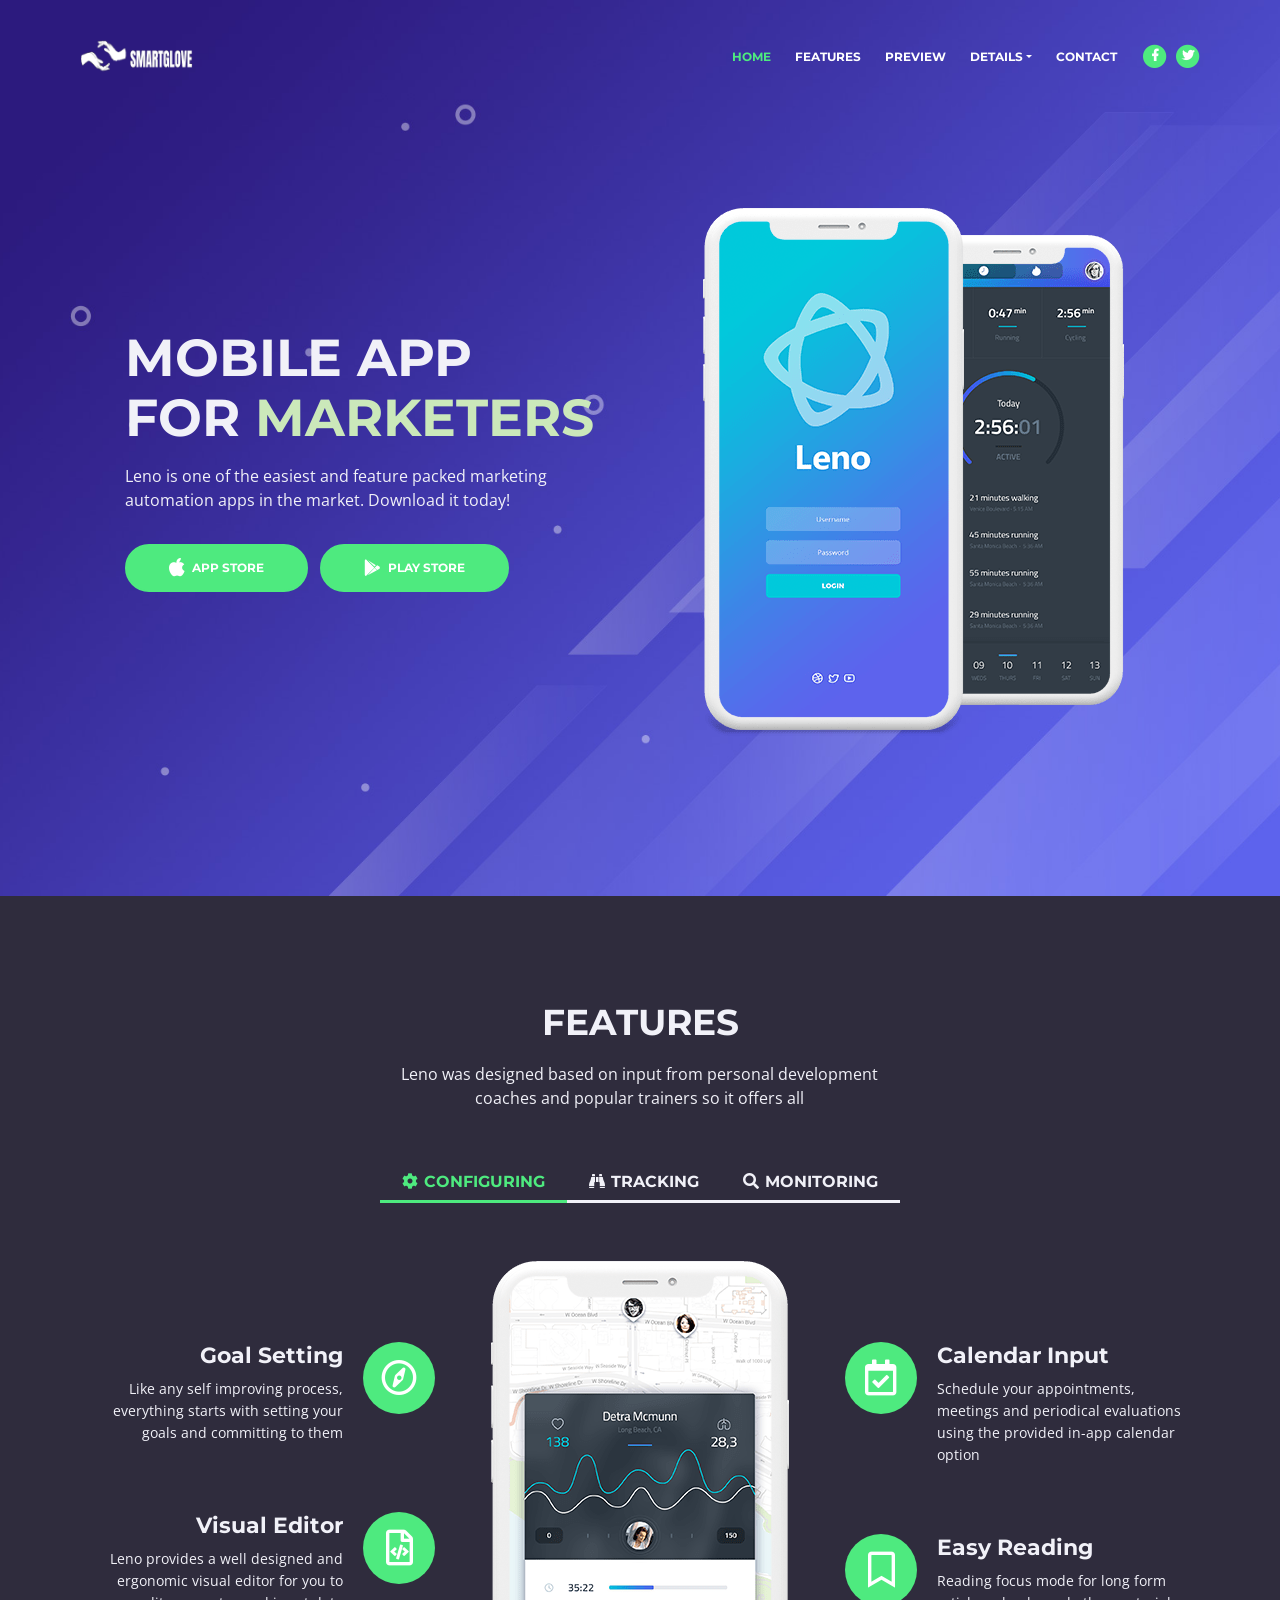
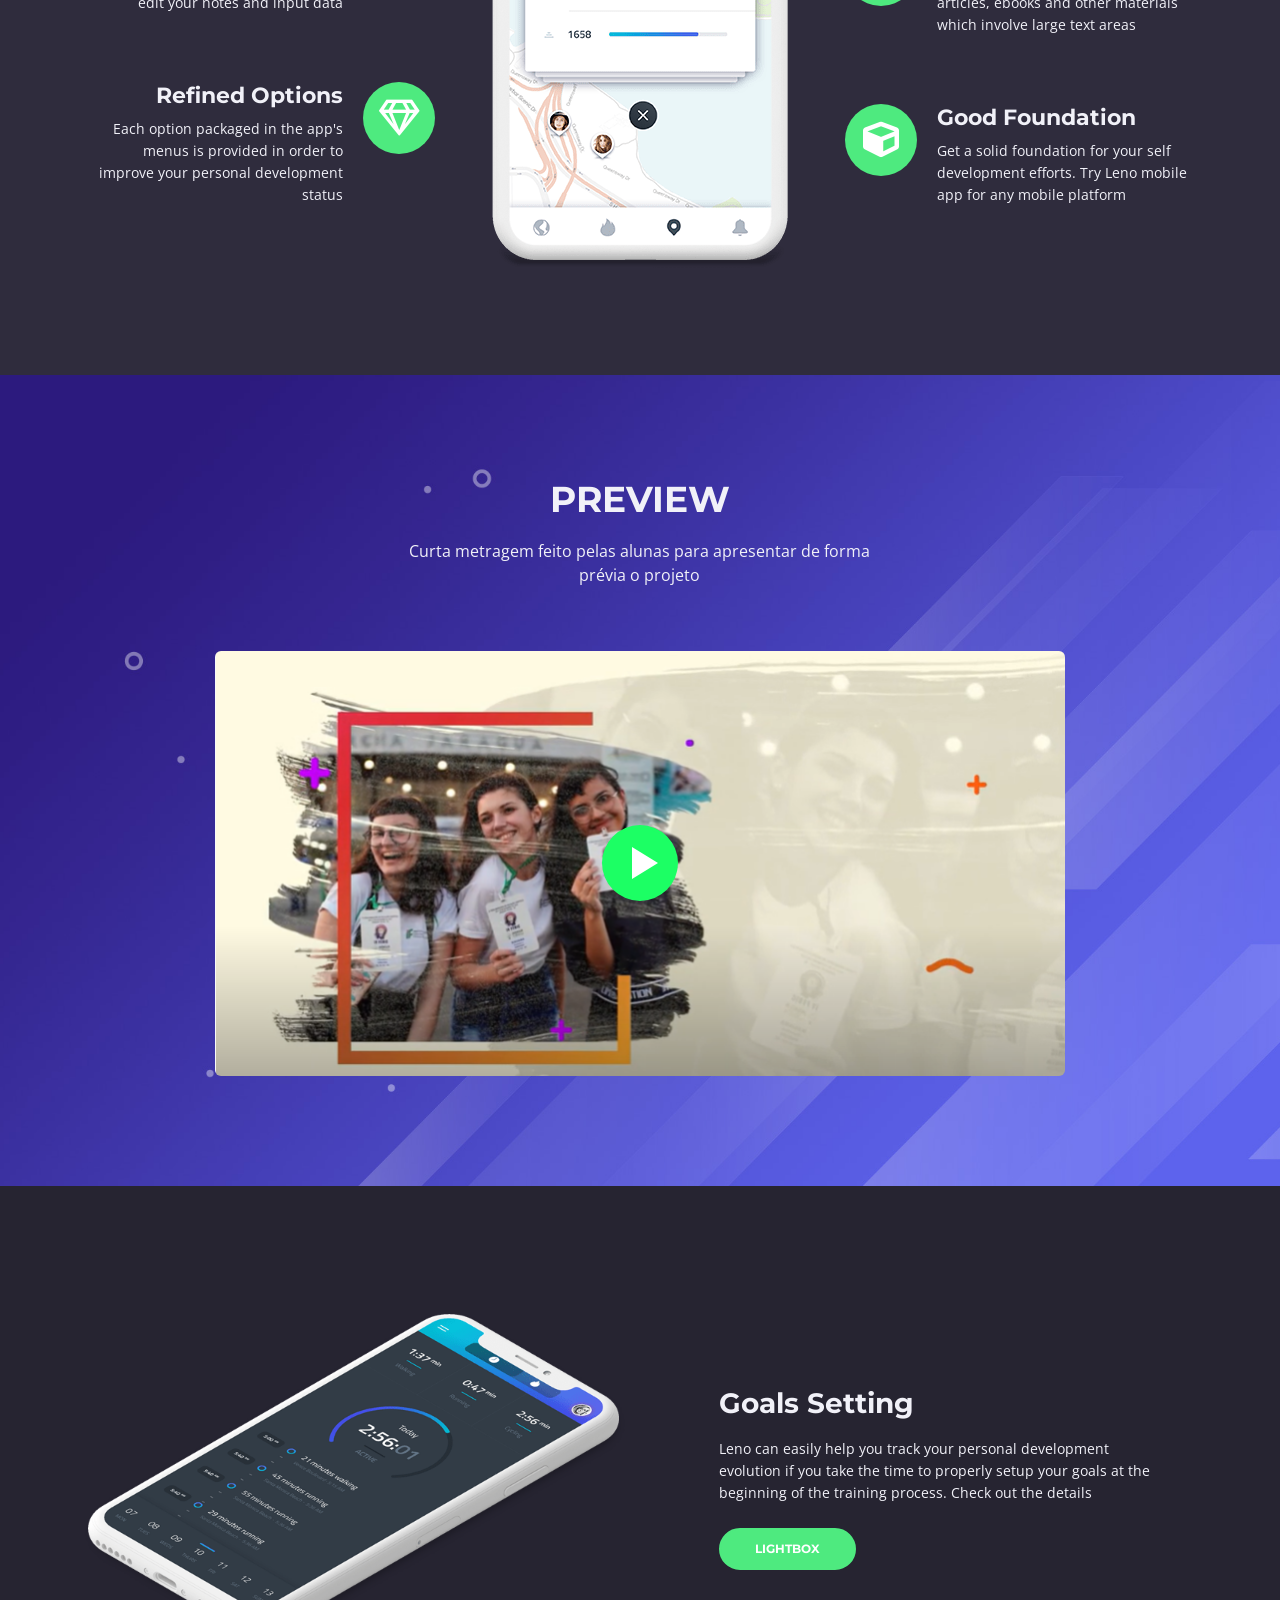
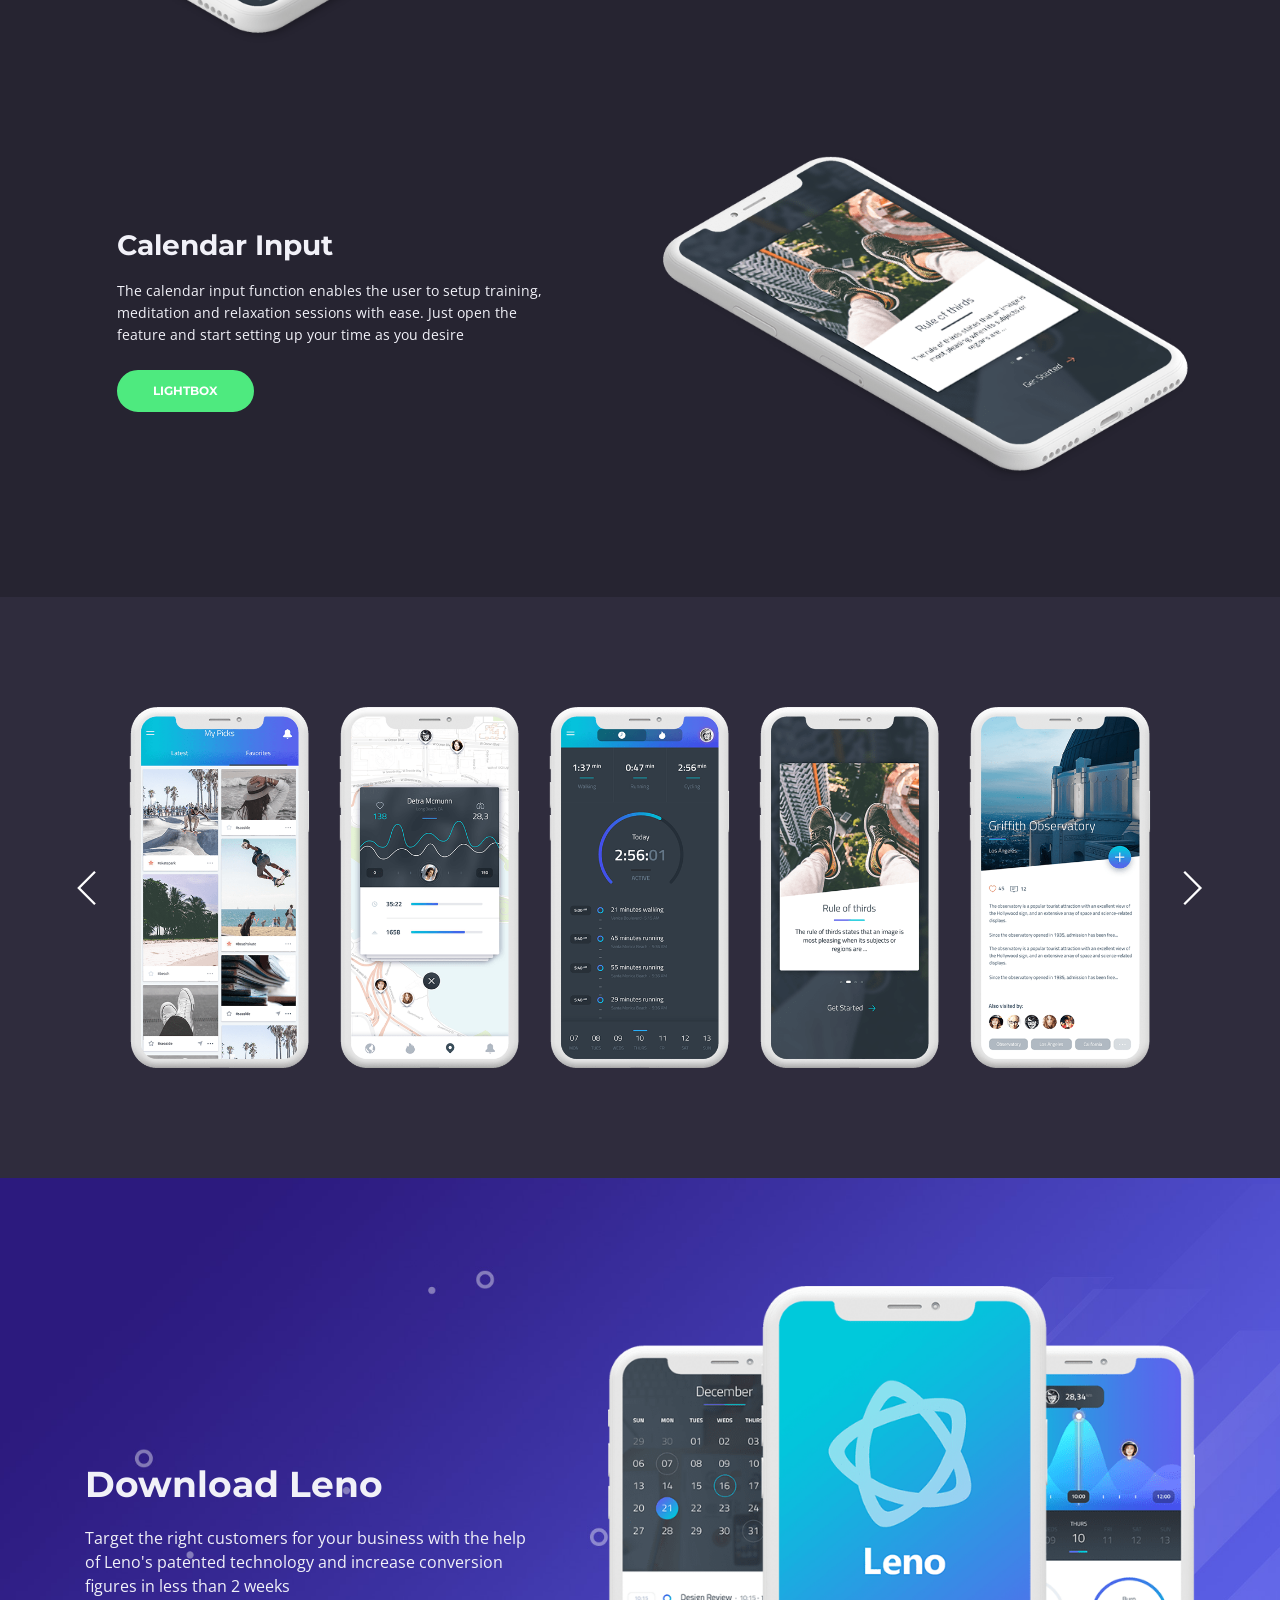
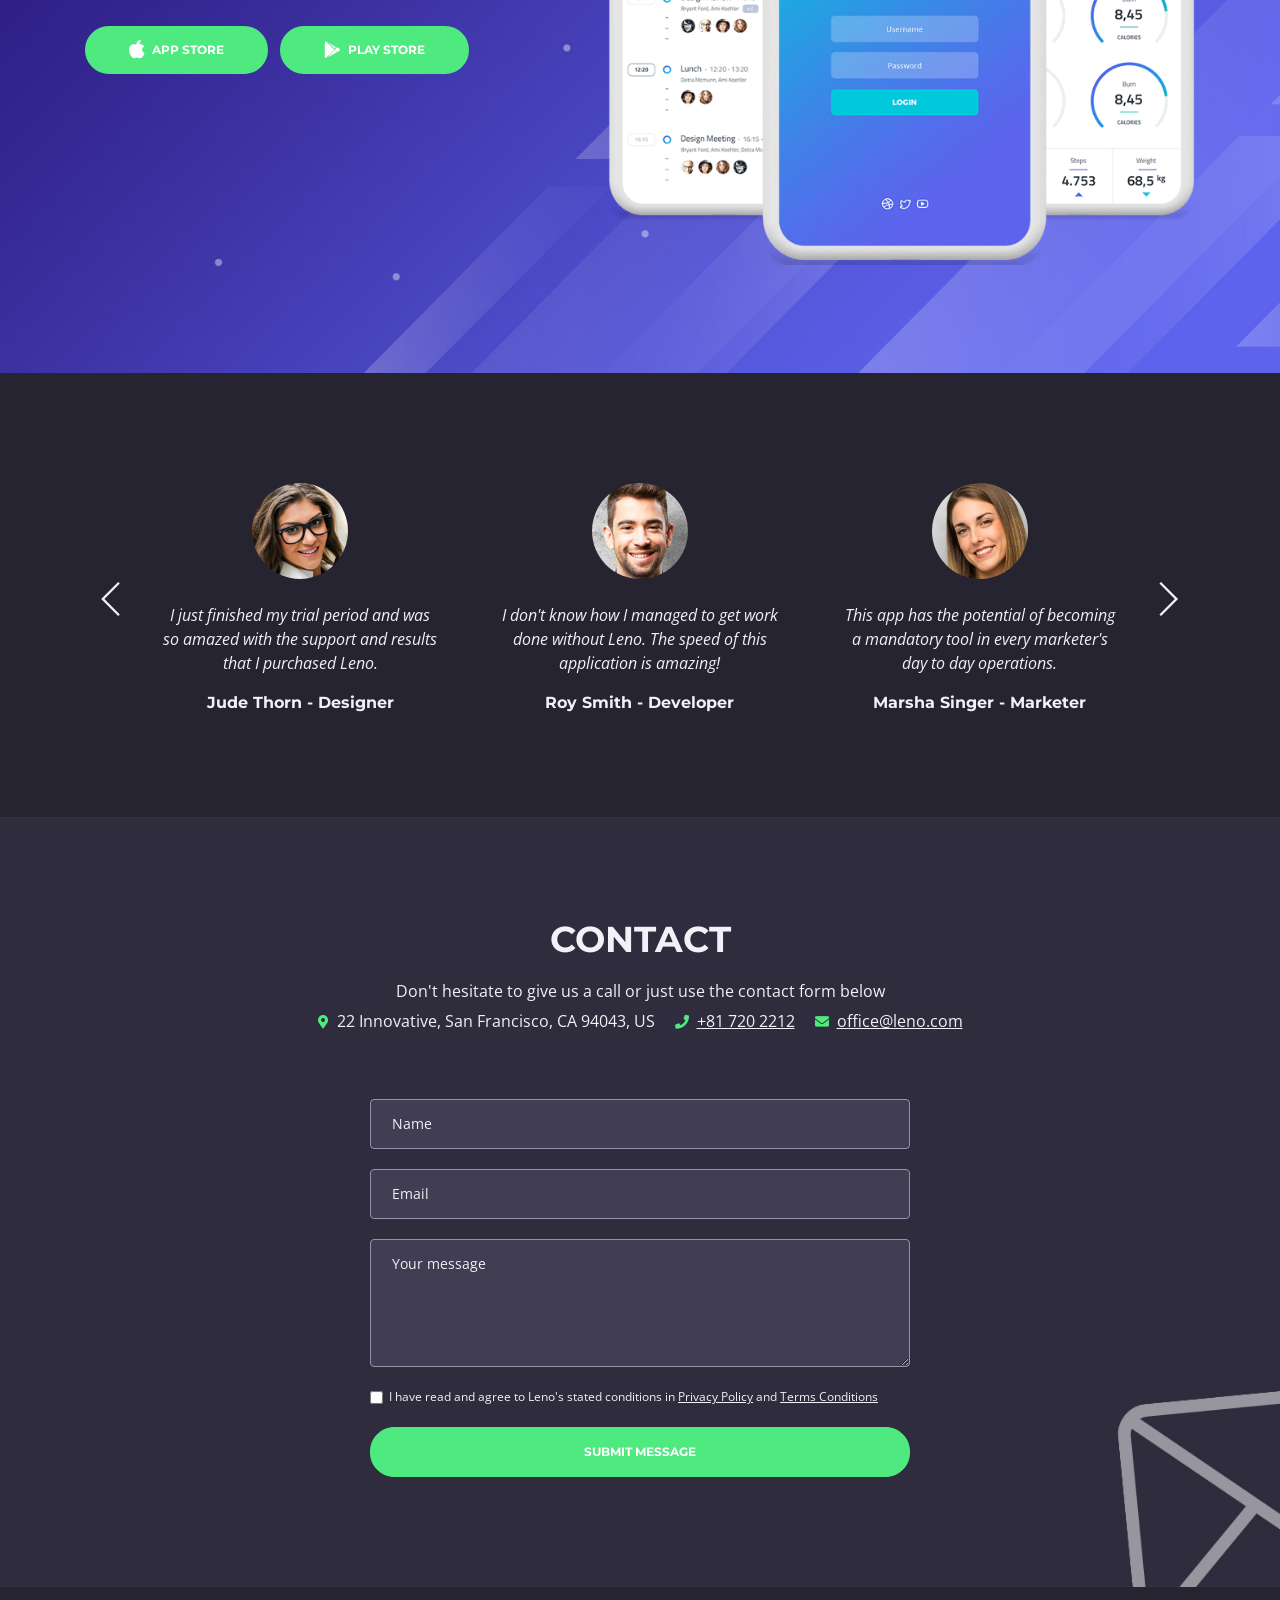
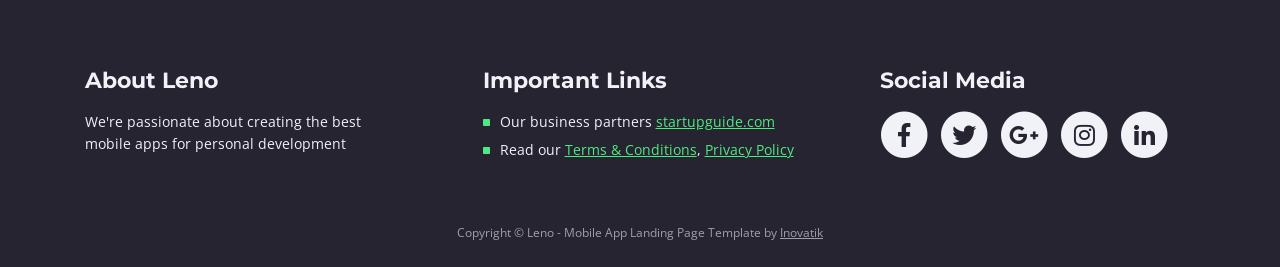
==== commit e2aa6bbb: "TASK-00007 Mudança nas cores oficiais do site Aqui as cores foram mudadas, mas as que eram oficiais " ====
--- a/Mudanca 1/index.html
+++ b/Mudanca 1/index.html
@@ -1,5 +1,5 @@
-<!DOCTYPE html>
-<html lang="en">
+﻿<!DOCTYPE html>
+<html lang="pt-br">
 <head>
     <meta charset="utf-8">
     <meta name="viewport" content="width=device-width, initial-scale=1, shrink-to-fit=no">
--- a/Mudanca 1/css/styles.css
+++ b/Mudanca 1/css/styles.css
@@ -19,7 +19,7 @@
 
 - Text, navbar links - white #f1f1f8
 - Buttons, bullets, icons - turquoise #00c9db
-- Navbar - navy #4633af
+- Navbar - navy #00b338
 - Backgrounds - dark denim #262431
 - Backgrounds - denim #2f2c3d
 ******************************************/
@@ -35,17 +35,17 @@
 }
 
 body, p {
-	color: #f1f1f8;
+	color: #f1f1f8/* era usado #cbe8ba(verde)*/;
 	font: 400 0.875rem/1.375rem "Open Sans", sans-serif;
 }
 
 .p-large {
-	color: #f1f1f8;
+	color:  #f1f1f8/* era usado #cbe8ba(verde)*/;
 	font: 400 1rem/1.5rem "Open Sans", sans-serif;
 }
 
 .p-small {
-	color: #f1f1f8;
+	color:  #f1f1f8/* era usado #cbe8ba(verde)*/;
 	font: 400 0.75rem/1.25rem "Open Sans", sans-serif;
 }
 
@@ -103,7 +103,7 @@
 }
 
 a.turquoise {
-	color: #00c9db;
+	color: #4eea7f/*#00c9db*/;
 }
 
 a.white {
@@ -121,9 +121,9 @@
 .btn-solid-reg {
 	display: inline-block;
 	padding: 1.1875rem 2.125rem 1.1875rem 2.125rem;
-	border: 0.125rem solid #00c9db;
+	border: 0.125rem solid #4eea7f/*#00c9db*/;
 	border-radius: 2rem;
-	background-color: #00c9db;
+	background-color: #4eea7f/* #00c9db*/;
 	color: #fff;
 	font: 700 0.75rem/0 "Montserrat", sans-serif;
 	text-decoration: none;
@@ -132,16 +132,16 @@
 
 .btn-solid-reg:hover {
 	background-color: transparent;
-	color: #00c9db;
+	color: #4eea7f/*#00c9db*/;
 	text-decoration: none;
 }
 
 .btn-solid-lg {
 	display: inline-block;
 	padding: 1.375rem 2.625rem 1.375rem 2.625rem;
-	border: 0.125rem solid #00c9db;
+	border: 0.125rem solid #4eea7f/*#00c9db*/;
 	border-radius: 2rem;
-	background-color: #00c9db;
+	background-color: #4eea7f/*#00c9db*/;
 	color: #fff;
 	font: 700 0.75rem/0 "Montserrat", sans-serif;
 	text-decoration: none;
@@ -150,7 +150,7 @@
 
 .btn-solid-lg:hover {
 	background-color: transparent;
-	color: #00c9db;
+	color: #4eea7f/*#00c9db*/;
 	text-decoration: none;
 }
 
@@ -168,17 +168,17 @@
 .btn-outline-reg {
 	display: inline-block;
 	padding: 1.1875rem 2.125rem 1.1875rem 2.125rem;
-	border: 0.125rem solid #00c9db;
+	border: 0.125rem solid #4eea7f/*#00c9db*/;
 	border-radius: 2rem;
 	background-color: transparent;
-	color: #00c9db;
+	color: #4eea7f/* #00c9db*/;
 	font: 700 0.75rem/0 "Montserrat", sans-serif;
 	text-decoration: none;
 	transition: all 0.2s;
 }
 
 .btn-outline-reg:hover {
-	background-color: #00c9db;
+	background-color: #4eea7f/*#00c9db*/;
 	color: #fff;
 	text-decoration: none;
 }
@@ -186,17 +186,17 @@
 .btn-outline-lg {
 	display: inline-block;
 	padding: 1.375rem 2.625rem 1.375rem 2.625rem;
-	border: 0.125rem solid #00c9db;
+	border: 0.125rem solid #4eea7f/*#00c9db*/;
 	border-radius: 2rem;
 	background-color: transparent;
-	color: #00c9db;
+	color: #4eea7f/*#00c9db*/;
 	font: 700 0.75rem/0 "Montserrat", sans-serif;
 	text-decoration: none;
 	transition: all 0.2s;
 }
 
 .btn-outline-lg:hover {
-	background-color: #00c9db;
+	background-color: #4eea7f/*#00c9db*/;
 	color: #fff;
 	text-decoration: none;
 }
@@ -204,17 +204,17 @@
 .btn-outline-sm {
 	display: inline-block;
 	padding: 1rem 1.625rem 0.875rem 1.625rem;
-	border: 0.125rem solid #00c9db;
+	border: 0.125rem solid #4eea7f/*#00c9db*/;
 	border-radius: 2rem;
 	background-color: transparent;
-	color: #00c9db;
+	color: #4eea7f/*#00c9db*/;
 	font: 700 0.625rem/0 "Montserrat", sans-serif;
 	text-decoration: none;
 	transition: all 0.2s;
 }
 
 .btn-outline-sm:hover {
-	background-color: #00c9db;
+	background-color: #4eea7f/*#00c9db*/;
 	color: #fff;
 	text-decoration: none;
 }
@@ -362,9 +362,9 @@
 	display: inline-block;
 	width: 100%;
 	height: 3.125rem;
-	border: 1px solid #00c9db;
+	border: 1px solid #4eea7f/*#00c9db*/;
 	border-radius: 1.5rem;
-	background-color: #00c9db;
+	background-color: #4eea7f/*#00c9db*/;
 	color: #fff;
 	font: 700 0.75rem/1.75rem "Montserrat", sans-serif;
 	cursor: pointer;
@@ -373,7 +373,7 @@
 
 .form-control-submit-button:hover {
 	background-color: transparent;
-	color: #00c9db;
+	color: #4eea7f/*#00c9db*/;
 }
 
 /* Form Success And Error Message Formatting */
@@ -658,7 +658,7 @@
 
 .navbar-custom .nav-item .nav-link:hover,
 .navbar-custom .nav-item .nav-link.active {
-	color: #00c9db;
+	color: #80bd5f;/*#00c9db*/
 }
 
 /* Dropdown Menu */
@@ -703,7 +703,7 @@
 }
 
 .navbar-custom .dropdown-item:hover .item-text {
-	color: #00c9db;
+	color: #80bd5f;/*#00c9db*/
 }
 
 .navbar-custom .dropdown-items-divide-hr {
@@ -767,7 +767,7 @@
 }
 
 .header #js-rotating {
-	color: #40e0ee;
+	color:#cbe8ba;/* #40e0ee*/
 }
 
 .header .p-large {
@@ -881,9 +881,9 @@
 
 .tabs .nav-link.active,
 .tabs .nav-link:hover {
-	border-bottom: 0.1875rem solid #00c9db;
+	border-bottom: 0.1875rem solid #4eea7f;/*#00c9db*/
 	background-color: transparent;
-	color: #00c9db;
+	color: #4eea7f;/*#00c9db*/
 }
 
 .tabs .nav-link .fas {
@@ -913,7 +913,7 @@
 	width: 3.5rem;
 	height: 3.5rem;
 	border-radius: 50%;
-	background-color: #00c9db;
+	background-color: #4eea7f;/*#00c9db*/
 	text-align: center;
 	vertical-align: top;
 }
@@ -1168,7 +1168,7 @@
 	margin-bottom: 1.125rem;
 	margin-left: 0;
 	border: 0;
-	background-color: #00c9db;
+	background-color: #4eea7f;/* #00c9db*/
 	text-align: left;
 }
 
@@ -1189,7 +1189,7 @@
 .lightbox-basic table .icon-cell {
 	width: 2rem;
 	padding-right: 0.25rem;
-	color: #00c9db;
+	color: #4eea7f;/*#00c9db*/
 	text-align: center;
 }
 
@@ -1198,7 +1198,7 @@
 	width: auto;
 	height: auto;
 	margin-left: 0.375rem;
-	color: #00c9db;
+	color: #4eea7f;/*#00c9db*/
 	opacity: 1;
 }
 
@@ -1315,7 +1315,7 @@
 
 .counter #counter .counter-info {
 	margin-bottom: 0;
-	color: #00c9db;
+	color: #4eea7f;/*#00c9db*/
 	font: 400 0.875rem/1.25rem "Open Sans", sans-serif;
 	vertical-align: middle;
 }
@@ -1347,7 +1347,7 @@
 .form .list-unstyled .fab {
 	margin-right: 0.5rem;
 	font-size: 0.875rem;
-	color: #00c9db;
+	color: #4eea7f;/*#00c9db*/
 }
 
 .form .list-unstyled .fa-phone {
@@ -1372,7 +1372,7 @@
 }
 
 .footer .list-unstyled .fas {
-	color: #00c9db;
+	color: #4eea7f;/*#00c9db*/
 	font-size: 0.5rem;
 	line-height: 1.375rem;
 }
@@ -1402,7 +1402,7 @@
 }
 
 .footer .fa-stack:hover .fa-stack-2x {
-    color: #00c9db;
+    color: #4eea7f;/*#00c9db*/
 }
 
 
@@ -1434,13 +1434,13 @@
 	width: 2.625rem;
 	height: 2.625rem;
 	border-radius: 1.875rem;
-	background: #00c9db url("../images/up-arrow.png") no-repeat center 47%;
+	background: #4eea7f/*#00c9db*/ url("../images/up-arrow.png") no-repeat center 47%;
 	background-size: 1.125rem 1.125rem;
 	text-indent: -9999px;
 }
 
 a:hover.back-to-top {
-	background-color: #36edfd;
+	background-color: #80bd5f/*#36edfd*/;
 }
 
 
@@ -1450,7 +1450,7 @@
 .ex-header {
 	padding-top: 8rem;
 	padding-bottom: 5rem;
-	background: linear-gradient(to bottom right, #2c1a7e, #5557db);
+	background: linear-gradient(to bottom right, #4c7a34,#80bd5f);/*#2c1a7e, #5557db*/
 	text-align: center;
 }
 
@@ -1488,7 +1488,7 @@
 }
 
 .ex-basic-2 .list-unstyled .fas {
-	color: #00c9db;
+	color: #4eea7f;/*#00c9db*/
 	font-size: 0.5rem;
 	line-height: 1.375rem;
 }
@@ -1560,7 +1560,7 @@
 
 	.navbar-custom .nav-item .nav-link:hover,
 	.navbar-custom .nav-item .nav-link.active {
-		color: #00c9db;
+		color: #4eea7f;/*#00c9db*/
 	}
 
 	.navbar-custom.top-nav-collapse {
@@ -1579,7 +1579,7 @@
 
 	.navbar-custom.top-nav-collapse .nav-item .nav-link:hover,
 	.navbar-custom.top-nav-collapse .nav-item .nav-link.active {
-		color: #00c9db;
+		color: #4eea7f;/*#00c9db*/
 	}
 
 	.navbar-custom .dropdown-menu {
@@ -1744,7 +1744,7 @@
 	}
 
 	.navbar-custom .fa-stack-2x {
-		color: #00c9db;
+		color: #4eea7f/*#00c9db*/;
 		transition: all 0.2s ease;
 	}
 
@@ -1758,7 +1758,7 @@
 	}
 
 	.navbar-custom .fa-stack:hover .fa-stack-1x {
-		color: #00c9db;
+		color: #4eea7f/*#00c9db*/;
 	}
 	/* end of navigation */
 
